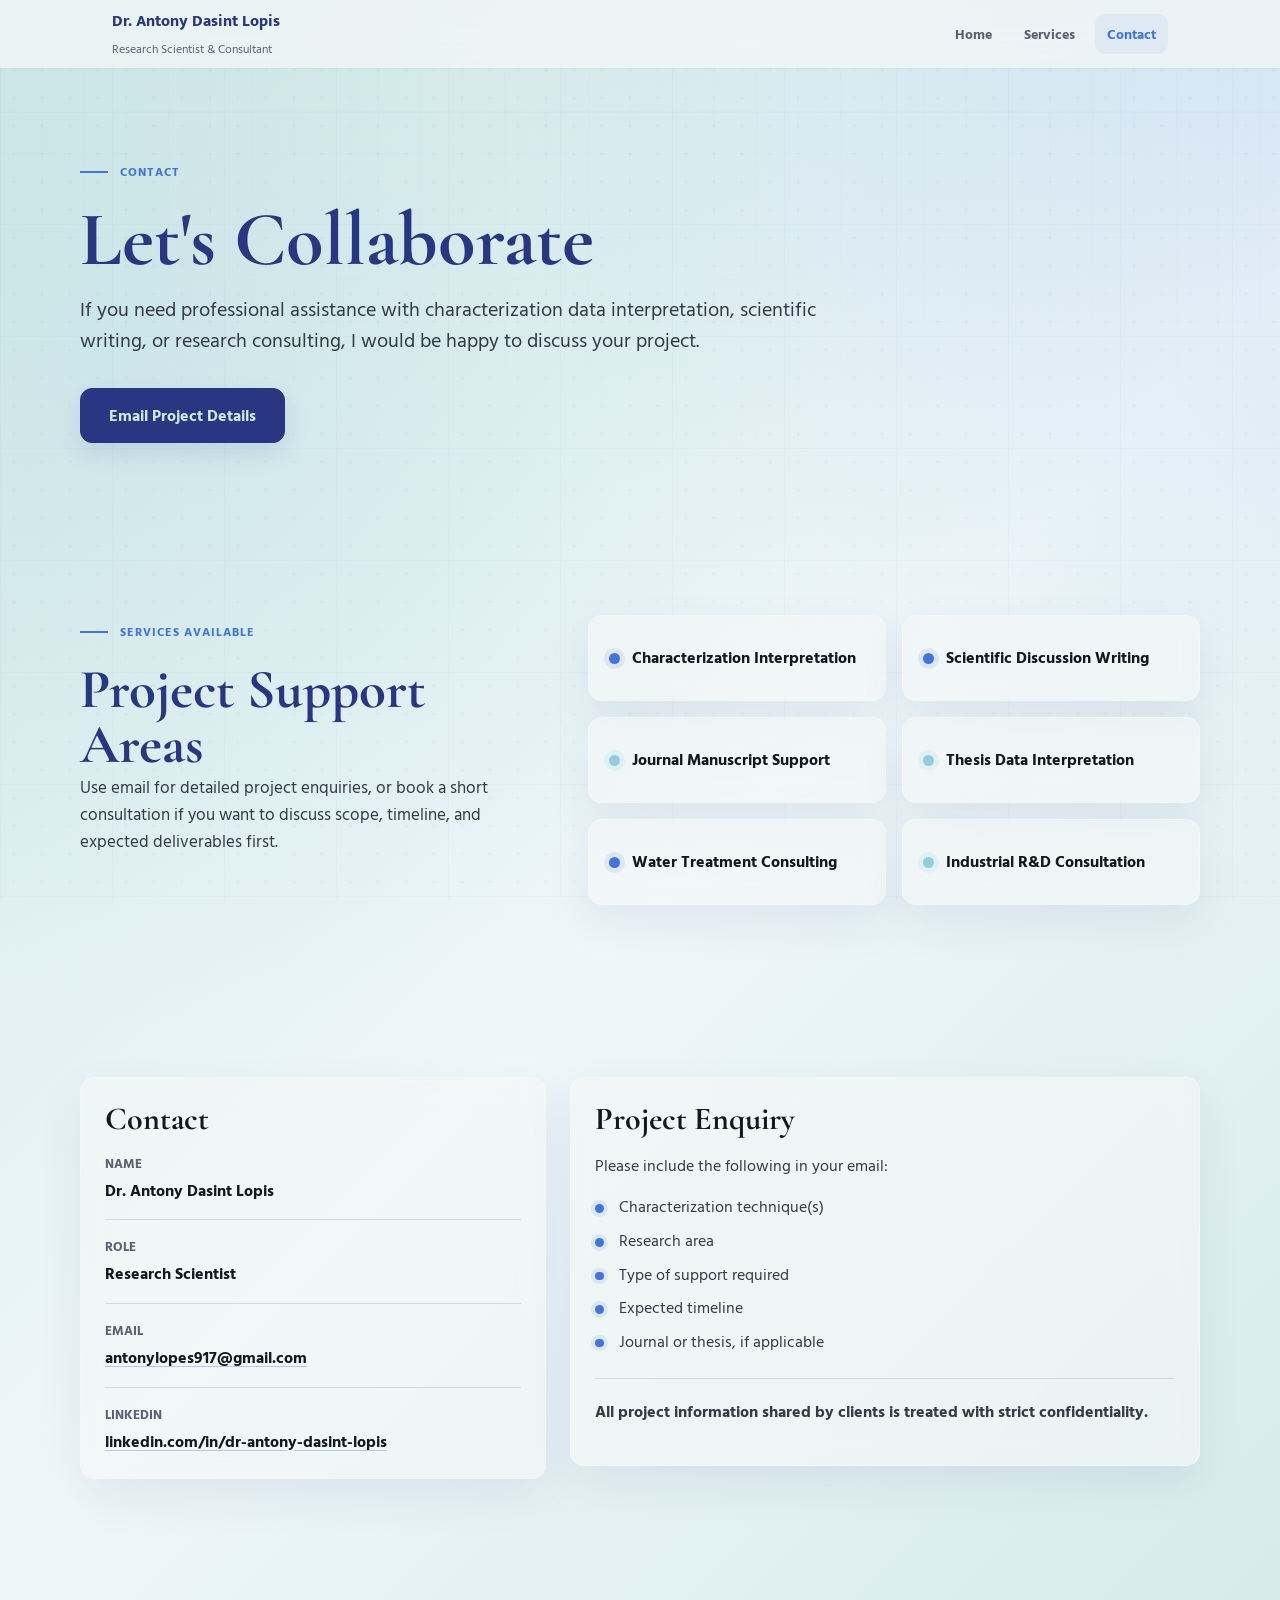
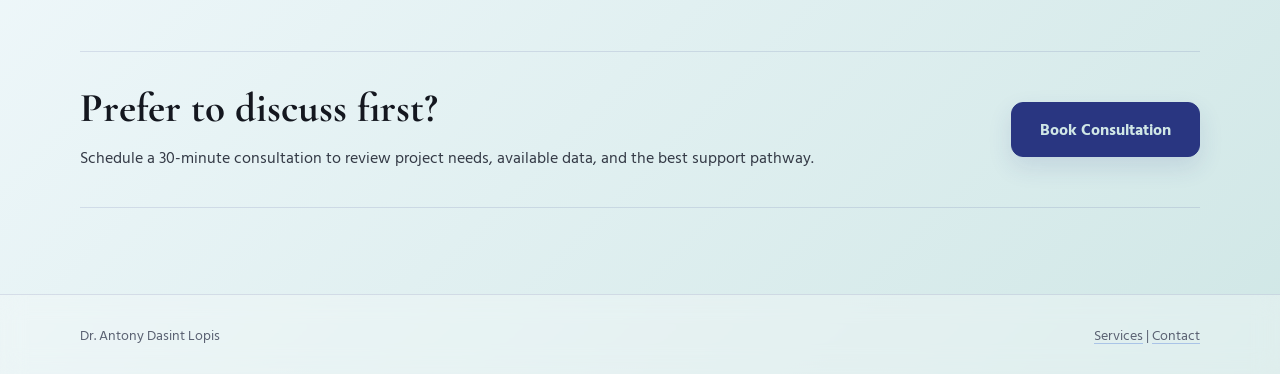
==== contact.html @ cdfd5d2c "first commit" ====
<!doctype html>
<html lang="en">

<head>
  <meta charset="utf-8">
  <meta name="viewport" content="width=device-width, initial-scale=1">
  <meta name="description"
    content="Contact Dr. Antony Dasint Lopis for characterization interpretation, scientific writing, water treatment consulting, and industrial R&amp;D consultation.">
  <title>Contact | Dr. Antony Dasint Lopis</title>
  <link rel="preconnect" href="https://fonts.googleapis.com">
  <link rel="preconnect" href="https://fonts.gstatic.com" crossorigin>
  <link rel="stylesheet" href="globalstyle.css">
</head>

<body>
  <header class="site-header">
    <nav class="nav" aria-label="Primary navigation">
      <a class="brand" href="index.html" aria-label="Dr. Antony Dasint Lopis home">
        <strong>Dr. Antony Dasint Lopis</strong>
        <span>Research Scientist &amp; Consultant</span>
      </a>
      <div class="nav-links">
        <a href="index.html">Home</a>
        <a href="services.html">Services</a>
        <a class="is-active" href="contact.html">Contact</a>
      </div>
    </nav>
  </header>

  <main>
    <section class="page-hero contact-hero">
      <div class="page-hero-inner">
        <p class="eyebrow">Contact</p>
        <h1>Let's Collaborate</h1>
        <p class="lead">
          If you need professional assistance with characterization data interpretation, scientific writing,
          or research consulting, I would be happy to discuss your project.
        </p>
        <div class="actions">
          <a class="button primary" href="mailto:antonylopes917@gmail.com">Email Project Details</a>
        </div>
      </div>
    </section>

    <section class="section" aria-labelledby="available-title">
      <div class="section-inner split-panel">
        <div>
          <p class="eyebrow">Services Available</p>
          <h2 id="available-title">Project Support Areas</h2>
          <p class="proof-copy">
            Use email for detailed project enquiries, or book a short consultation if you want to discuss
            scope, timeline, and expected deliverables first.
          </p>
        </div>

        <div class="services-grid compact">
          <span class="service">Characterization Interpretation</span>
          <span class="service">Scientific Discussion Writing</span>
          <span class="service">Journal Manuscript Support</span>
          <span class="service">Thesis Data Interpretation</span>
          <span class="service">Water Treatment Consulting</span>
          <span class="service">Industrial R&amp;D Consultation</span>
        </div>
      </div>
    </section>

    <section class="section alt" aria-labelledby="contact-title">
      <div class="section-inner contact-layout">
        <div class="contact-card">
          <h2 id="contact-title">Contact</h2>
          <dl class="contact-list">
            <div>
              <dt>Name</dt>
              <dd>Dr. Antony Dasint Lopis</dd>
            </div>
            <div>
              <dt>Role</dt>
              <dd>Research Scientist</dd>
            </div>
            <div>
              <dt>Email</dt>
              <dd><a href="mailto:antonylopes917@gmail.com">antonylopes917@gmail.com</a></dd>
            </div>
            <div>
              <dt>LinkedIn</dt>
              <dd><a href="https://www.linkedin.com/in/dr-antony-dasint-lopis" target="_blank"
                  rel="noopener noreferrer">linkedin.com/in/dr-antony-dasint-lopis</a></dd>
            </div>
          </dl>
        </div>

        <div class="detail-card enquiry-card">
          <h2>Project Enquiry</h2>
          <p>Please include the following in your email:</p>
          <ul class="check-list">
            <li>Characterization technique(s)</li>
            <li>Research area</li>
            <li>Type of support required</li>
            <li>Expected timeline</li>
            <li>Journal or thesis, if applicable</li>
          </ul>
          <p class="confidentiality">All project information shared by clients is treated with strict confidentiality.
          </p>
        </div>
      </div>
    </section>

    <section class="section" aria-labelledby="booking-title">
      <div class="section-inner consulting">
        <div>
          <h2 id="booking-title">Prefer to discuss first?</h2>
          <p>Schedule a 30-minute consultation to review project needs, available data, and the best support pathway.
          </p>
        </div>
        <a class="availability" href="https://calendly.com/antonylopes917/30min" target="_blank"
          rel="noopener noreferrer">Book Consultation</a>
      </div>
    </section>
  </main>

  <footer>
    <div class="footer-inner">
      <span>Dr. Antony Dasint Lopis</span>
      <span><a href="services.html">Services</a> | <a href="contact.html">Contact</a></span>
    </div>
  </footer>
</body>

</html>
---- globalstyle.css ----
@import url("https://fonts.googleapis.com/css2?family=Cormorant+Garamond:wght@600;700&family=Hind+Vadodara:wght@400;500;600;700&family=Mukta:wght@700;800&display=swap");

:root {
  --font-title:
    "Mukta", ui-sans-serif, system-ui, -apple-system, BlinkMacSystemFont,
    "Segoe UI", sans-serif;
  --font-heading: "Cormorant Garamond", Georgia, "Times New Roman", serif;
  --font-body:
    "Hind Vadodara", ui-sans-serif, system-ui, -apple-system,
    BlinkMacSystemFont, "Segoe UI", sans-serif;

  --color-navy: #293681;
  --color-blue: #4274d9;
  --color-sky: #95ccdd;
  --color-ice: #d0e7e6;
  --color-ink: #14171f;
  --color-muted: #5a6172;
  --color-text-soft: #343a46;
  --color-line: var(--color-ink-12);
  --color-surface:
    radial-gradient(
      circle at top right,
      var(--color-blue-12),
      var(--color-blue-transparent) 35%
    ),
    radial-gradient(
      circle at 12% 18%,
      var(--color-sky-18),
      var(--color-sky-transparent) 34%
    ),
    linear-gradient(
      135deg,
      var(--color-ice) 0%,
      var(--color-sky-16) 48%,
      var(--color-ice) 100%
    );
  --color-surface-soft: var(--color-surface);
  --color-white: #ffffff;
  --color-paper: #f4f8f7;
  --color-panel: var(--color-paper-58);
  --color-blue-dark: #315fc1;
  --color-teal: var(--color-blue);
  --color-teal-dark: var(--color-navy);
  --color-amber: var(--color-sky);
  --color-coral: var(--color-blue);
  --color-violet: var(--color-navy);
  --color-white-92: rgba(255, 255, 255, 0.92);
  --color-white-90: rgba(255, 255, 255, 0.9);
  --color-white-45: rgba(255, 255, 255, 0.45);
  --color-white-transparent: rgba(255, 255, 255, 0);
  --color-paper-72: rgba(244, 248, 247, 0.72);
  --color-paper-58: rgba(244, 248, 247, 0.58);
  --color-paper-42: rgba(244, 248, 247, 0.42);
  --color-paper-18: rgba(244, 248, 247, 0.18);
  --color-blue-06: rgba(66, 116, 217, 0.06);
  --color-blue-08: rgba(66, 116, 217, 0.08);
  --color-blue-12: rgba(66, 116, 217, 0.12);
  --color-blue-18: rgba(66, 116, 217, 0.18);
  --color-blue-20: rgba(66, 116, 217, 0.2);
  --color-blue-35: rgba(66, 116, 217, 0.35);
  --color-blue-36: rgba(66, 116, 217, 0.36);
  --color-blue-transparent: rgba(66, 116, 217, 0);
  --color-sky-16: rgba(149, 204, 221, 0.16);
  --color-sky-18: rgba(149, 204, 221, 0.18);
  --color-sky-88: rgba(149, 204, 221, 0.88);
  --color-sky-transparent: rgba(149, 204, 221, 0);
  --color-ice-28: rgba(208, 231, 230, 0.28);
  --color-navy-08: rgba(41, 54, 129, 0.08);
  --color-navy-12: rgba(41, 54, 129, 0.12);
  --color-navy-20: rgba(41, 54, 129, 0.2);
  --color-navy-78: rgba(41, 54, 129, 0.78);
  --color-navy-transparent: rgba(41, 54, 129, 0);
  --color-ink-08: rgba(20, 23, 31, 0.08);
  --color-ink-12: rgba(20, 23, 31, 0.12);
  --color-ink-transparent: rgba(20, 23, 31, 0);

  --space-1: 0.25rem;
  --space-2: 0.5rem;
  --space-3: 0.75rem;
  --space-4: 1rem;
  --space-5: 1.25rem;
  --space-6: 1.5rem;
  --space-7: 1.75rem;
  --space-8: 2rem;
  --space-9: 2.25rem;
  --space-10: 2.75rem;
  --space-11: 3.5rem;
  --space-12: 4.25rem;
  --space-13: 5.375rem;

  --page-padding: clamp(var(--space-5), 4vw, var(--space-8));
  --section-padding-block: clamp(var(--space-12), 9vw, var(--space-13));
  --container-width: 70rem;
  --header-height: 4.25rem;
  --radius-sm: 0.625rem;
  --radius-md: 0.875rem;
  --shadow-panel: 0 18px 46px var(--color-navy-08);
  --transition: 180ms ease;
}

* {
  box-sizing: border-box;
}

html {
  scroll-behavior: smooth;
}

body {
  margin: 0;
  color: var(--color-ink);
  font-family: var(--font-body);
  font-size: 1rem;
  line-height: 1.6;
  background: var(--color-surface);
  min-height: 100vh;
  isolation: isolate;
}

body::before {
  content: "";
  position: fixed;
  inset: 0;
  z-index: 0;
  pointer-events: none;
  background-image:
    radial-gradient(
      circle,
      var(--color-navy-08) 1px,
      var(--color-navy-transparent) 1px
    ),
    linear-gradient(
      var(--color-blue-06) 1px,
      var(--color-blue-transparent) 1px
    ),
    linear-gradient(
      90deg,
      var(--color-blue-06) 1px,
      var(--color-blue-transparent) 1px
    );
  background-size:
    1.75rem 1.75rem,
    7rem 7rem,
    7rem 7rem;
  opacity: 0.48;
}

body > * {
  position: relative;
  z-index: 1;
}

a {
  color: inherit;
}

.site-header {
  position: sticky;
  top: 0;
  z-index: 20;
  border-bottom: 1px solid var(--color-navy-12);
  background: var(--color-paper-72);
  backdrop-filter: blur(16px);
}

.nav {
  display: flex;
  align-items: center;
  justify-content: space-between;
  max-width: var(--container-width);
  min-height: var(--header-height);
  margin: 0 auto;
  padding: 0 var(--page-padding);
  gap: var(--space-6);
}

.brand {
  display: grid;
  gap: var(--space-1);
  text-decoration: none;
}

.brand strong {
  color: var(--color-navy);
  font-family: var(--font-title);
  font-size: 1rem;
  font-weight: 800;
  letter-spacing: 0;
}

.brand span {
  color: var(--color-muted);
  font-size: 0.78rem;
}

.nav-links {
  display: flex;
  align-items: center;
  gap: var(--space-2);
}

.nav-links a {
  min-height: 2.5rem;
  padding: 0.55rem var(--space-3);
  border-radius: var(--radius-sm);
  color: var(--color-muted);
  font-size: 0.9rem;
  font-weight: 700;
  text-decoration: none;
  transition:
    color var(--transition),
    background-color var(--transition),
    transform var(--transition);
}

.nav-links a:hover,
.nav-links a:focus-visible,
.nav-links a.is-active {
  color: var(--color-blue);
  background: var(--color-blue-08);
  outline: none;
}

main {
  overflow: hidden;
}

.hero {
  position: relative;
  min-height: calc(100vh - var(--header-height));
  padding: var(--section-padding-block) var(--page-padding) var(--space-9);
}

.hero::before {
  content: "";
  position: absolute;
  inset: 0;
  pointer-events: none;
  opacity: 0.22;
  background-image:
    linear-gradient(var(--color-sky-18) 1px, var(--color-sky-transparent) 1px),
    linear-gradient(
      90deg,
      var(--color-sky-18) 1px,
      var(--color-sky-transparent) 1px
    );
  background-size: 2.625rem 2.625rem;
  mask-image: linear-gradient(
    180deg,
    var(--color-ink) 0%,
    var(--color-ink-transparent) 86%
  );
}

.hero-inner {
  position: relative;
  display: grid;
  grid-template-columns: minmax(0, 1.02fr) minmax(20rem, 0.78fr);
  align-items: center;
  max-width: var(--container-width);
  min-height: calc(100vh - 10.625rem);
  margin: 0 auto;
  gap: var(--space-11);
}

.eyebrow {
  display: inline-flex;
  align-items: center;
  width: fit-content;
  gap: var(--space-3);
  margin: 0 0 var(--space-5);
  color: var(--color-blue);
  font-size: 0.78rem;
  font-weight: 800;
  letter-spacing: 0.08em;
  text-transform: uppercase;
}

.eyebrow::before {
  content: "";
  width: 1.75rem;
  height: 0.125rem;
  background: var(--color-blue);
}

h1,
h2,
h3,
p {
  margin-top: 0;
}

h1 {
  max-width: 51.25rem;
  margin-bottom: var(--space-4);
  color: var(--color-navy);
  font-family: var(--font-heading);
  font-size: clamp(3rem, 6vw, 6rem);
  font-weight: 700;
  line-height: 0.98;
  letter-spacing: 0;
}

.hero h1,
.hero .subtitle,
.hero .intro {
  color: var(--color-navy);
}

.hero .eyebrow {
  color: var(--color-blue);
}

.hero .intro {
  color: var(--color-text-soft);
}

.hero .eyebrow::before {
  background: var(--color-blue);
}

h2,
h3 {
  font-family: var(--font-heading);
  font-weight: 700;
}

.subtitle {
  max-width: 47.5rem;
  margin-bottom: var(--space-6);
  color: var(--color-navy);
  font-family: var(--font-heading);
  font-size: clamp(1.25rem, 2.2vw, 1.75rem);
  font-weight: 700;
  line-height: 1.25;
}

.intro {
  max-width: 44.375rem;
  margin-bottom: var(--space-8);
  color: var(--color-text-soft);
  font-size: 1.04rem;
}

.actions {
  display: flex;
  flex-wrap: wrap;
  gap: var(--space-3);
}

.button {
  display: inline-flex;
  align-items: center;
  justify-content: center;
  min-height: 2.875rem;
  padding: 0.875rem 1.75rem;
  border: 1px solid var(--color-navy);
  border-radius: 0.75rem;
  font-weight: 800;
  text-decoration: none;
  transition:
    color var(--transition),
    background-color var(--transition),
    border-color var(--transition),
    box-shadow var(--transition),
    transform var(--transition);
}

.button.primary {
  color: var(--color-ice);
  background: var(--color-navy);
  box-shadow: 0 10px 24px var(--color-navy-12);
}

.button.primary:hover,
.button.primary:focus-visible {
  border-color: var(--color-blue);
  background: var(--color-blue);
  transform: translateY(-2px);
  outline: none;
}

.button.secondary {
  color: var(--color-navy);
  border-color: var(--color-navy);
  background: var(--color-white-transparent);
}

.button.secondary:hover,
.button.secondary:focus-visible {
  color: var(--color-navy);
  border-color: var(--color-blue-36);
  background: var(--color-blue-06);
  outline: none;
}

.page-hero {
  position: relative;
  padding: var(--section-padding-block) var(--page-padding);
}

.page-hero::before {
  content: "";
  position: absolute;
  inset: 0;
  pointer-events: none;
  opacity: 0.28;
  background-image:
    linear-gradient(var(--color-sky-16) 1px, var(--color-sky-transparent) 1px),
    linear-gradient(
      90deg,
      var(--color-sky-16) 1px,
      var(--color-sky-transparent) 1px
    );
  background-size: 2.625rem 2.625rem;
  mask-image: linear-gradient(
    180deg,
    var(--color-ink) 0%,
    var(--color-ink-transparent) 88%
  );
}

.page-hero-inner {
  position: relative;
  max-width: var(--container-width);
  margin: 0 auto;
}

.page-hero h1 {
  max-width: 58rem;
  color: var(--color-navy);
}

.page-hero .eyebrow {
  color: var(--color-blue);
}

.page-hero .eyebrow::before {
  background: var(--color-blue);
}

.lead {
  max-width: 48rem;
  margin-bottom: var(--space-8);
  color: var(--color-text-soft);
  font-size: clamp(1.08rem, 2vw, 1.22rem);
}

.visual-panel {
  position: relative;
  min-height: 32.5rem;
  border: 1px solid var(--color-paper-72);
  border-radius: var(--radius-md);
  background: var(--color-panel);
  backdrop-filter: blur(14px);
  box-shadow: var(--shadow-panel);
  overflow: hidden;
  isolation: isolate;
}

.visual-panel::before {
  content: "";
  position: absolute;
  inset: 0;
  z-index: 0;
  background: var(--color-ice-28);
}

.visual-panel::after {
  content: "";
  position: absolute;
  inset: var(--space-10);
  z-index: 1;
  border: 1px solid var(--color-navy-12);
  background-image:
    linear-gradient(
      var(--color-navy-08) 1px,
      var(--color-navy-transparent) 1px
    ),
    linear-gradient(
      90deg,
      var(--color-navy-08) 1px,
      var(--color-navy-transparent) 1px
    );
  background-size: 1.75rem 1.75rem;
  mask-image: radial-gradient(
    circle at center,
    var(--color-ink) 0%,
    var(--color-ink-transparent) 70%
  );
}

.visual-portrait {
  position: absolute;
  left: 50%;
  bottom: 0;
  z-index: 2;
  width: auto;
  height: calc(100% - var(--space-3));
  max-width: 112%;
  object-fit: contain;
  object-position: center bottom;
  transform: translateX(-50%);
  filter: drop-shadow(0 1.25rem 2.5rem var(--color-navy-20));
}

.spectrum {
  position: absolute;
  left: var(--space-7);
  right: var(--space-7);
  bottom: var(--space-8);
  z-index: 3;
  padding: var(--space-5);
  border: 1px solid var(--color-paper-72);
  border-radius: var(--radius-md);
  background: var(--color-paper-72);
  backdrop-filter: blur(12px);
}

.spectrum-lines {
  display: grid;
  grid-template-columns: repeat(12, 1fr);
  align-items: end;
  height: 9.375rem;
  gap: 0.5625rem;
  margin-bottom: var(--space-4);
  border-bottom: 2px solid var(--color-navy);
}

.spectrum-lines span {
  display: block;
  min-height: 1.375rem;
  border-radius: var(--radius-sm) var(--radius-sm) 0 0;
  background: var(--color-blue);
}

.spectrum-lines span:nth-child(1) {
  height: 36%;
}

.spectrum-lines span:nth-child(2n) {
  background: var(--color-sky-88);
}

.spectrum-lines span:nth-child(2) {
  height: 62%;
}

.spectrum-lines span:nth-child(3n) {
  background: var(--color-navy-78);
}

.spectrum-lines span:nth-child(3) {
  height: 42%;
}

.spectrum-lines span:nth-child(4) {
  height: 86%;
}

.spectrum-lines span:nth-child(5) {
  height: 30%;
}

.spectrum-lines span:nth-child(6) {
  height: 72%;
}

.spectrum-lines span:nth-child(7) {
  height: 50%;
}

.spectrum-lines span:nth-child(8) {
  height: 93%;
}

.spectrum-lines span:nth-child(9) {
  height: 44%;
}

.spectrum-lines span:nth-child(10) {
  height: 66%;
}

.spectrum-lines span:nth-child(11) {
  height: 38%;
}

.spectrum-lines span:nth-child(12) {
  height: 78%;
}

.spectrum-label {
  display: flex;
  justify-content: space-between;
  gap: var(--space-4);
  color: var(--color-muted);
  font-size: 0.78rem;
  font-weight: 750;
  text-transform: uppercase;
}

.section {
  padding: var(--section-padding-block) var(--page-padding);
}

.section.alt {
  background: none;
}

.section-inner {
  max-width: var(--container-width);
  margin: 0 auto;
}

.section-heading {
  display: grid;
  grid-template-columns: minmax(0, 0.42fr) minmax(0, 0.58fr);
  gap: var(--space-9);
  align-items: end;
  margin-bottom: var(--space-9);
}

h2 {
  margin-bottom: 0;
  color: var(--color-ink);
  font-size: clamp(2.25rem, 4.3vw, 3.7rem);
  line-height: 1;
  letter-spacing: 0;
}

.section-heading h2::after {
  content: "";
  display: block;
  width: 3rem;
  height: 0.1875rem;
  margin-top: var(--space-4);
  border-radius: 999px;
  background: var(--color-blue);
}

.section-heading p {
  margin-bottom: 0;
  color: var(--color-muted);
  font-size: 1rem;
}

.section .section-heading h2,
.section .proof h2,
.section .split-panel h2 {
  color: var(--color-navy);
}

.section .eyebrow {
  color: var(--color-blue);
}

.section .eyebrow::before {
  background: var(--color-blue);
}

.services-grid {
  display: grid;
  grid-template-columns: repeat(3, minmax(0, 1fr));
  gap: var(--space-4);
}

.services-grid.compact {
  grid-template-columns: repeat(2, minmax(0, 1fr));
}

.service {
  display: flex;
  min-height: 5.375rem;
  align-items: center;
  gap: var(--space-3);
  padding: var(--space-5);
  border: 1px solid var(--color-paper-72);
  border-radius: var(--radius-md);
  background: var(--color-panel);
  backdrop-filter: blur(12px);
  font-weight: 700;
  box-shadow: var(--shadow-panel);
  transition:
    color var(--transition),
    background-color var(--transition),
    border-color var(--transition),
    box-shadow var(--transition),
    transform var(--transition);
}

.service::before {
  content: "";
  flex: 0 0 auto;
  width: 0.6875rem;
  height: 0.6875rem;
  border-radius: 999px;
  background: var(--color-blue);
  box-shadow: 0 0 0 5px var(--color-blue-12);
}

.service:nth-child(3n)::before {
  background: var(--color-sky);
  box-shadow: 0 0 0 5px var(--color-sky-16);
}

.service:nth-child(4n)::before {
  background: var(--color-sky);
  box-shadow: 0 0 0 5px var(--color-sky-16);
}

.proof {
  display: grid;
  grid-template-columns: 0.9fr 1.1fr;
  gap: var(--space-11);
  align-items: start;
}

.proof-copy {
  margin-top: 2px;
  color: var(--color-text-soft);
  font-size: 1.04rem;
}

.detail-grid {
  display: grid;
  grid-template-columns: repeat(4, minmax(0, 1fr));
  gap: var(--space-4);
}

.detail-grid.two-column {
  grid-template-columns: repeat(2, minmax(0, 1fr));
}

.detail-card,
.contact-card {
  padding: var(--space-6);
  border: 1px solid var(--color-paper-72);
  border-radius: var(--radius-md);
  background: var(--color-panel);
  backdrop-filter: blur(12px);
  box-shadow: var(--shadow-panel);
}

.detail-card h3,
.detail-card h2,
.contact-card h2 {
  margin-bottom: var(--space-4);
  font-size: clamp(1.65rem, 2.5vw, 2.15rem);
  line-height: 1.08;
}

.detail-card p {
  color: var(--color-text-soft);
}

.check-list {
  display: grid;
  gap: var(--space-2);
  margin: 0;
  padding: 0;
  list-style: none;
}

.check-list li {
  position: relative;
  padding-left: var(--space-6);
  color: var(--color-text-soft);
}

.check-list li::before {
  content: "";
  position: absolute;
  top: 0.62em;
  left: 0;
  width: 0.55rem;
  height: 0.55rem;
  border-radius: 999px;
  background: var(--color-blue);
  box-shadow: 0 0 0 4px var(--color-blue-12);
}

.audience-grid {
  display: grid;
  grid-template-columns: repeat(4, minmax(0, 1fr));
  gap: var(--space-3);
}

.audience-grid span {
  display: flex;
  align-items: center;
  min-height: 4rem;
  padding: var(--space-4);
  border: 1px solid var(--color-paper-72);
  border-radius: var(--radius-md);
  background: var(--color-panel);
  backdrop-filter: blur(12px);
  font-weight: 700;
}

.split-panel {
  display: grid;
  grid-template-columns: 0.85fr 1.15fr;
  gap: var(--space-11);
  align-items: start;
}

.contact-layout {
  display: grid;
  grid-template-columns: minmax(18rem, 0.85fr) minmax(0, 1.15fr);
  gap: var(--space-6);
  align-items: start;
}

.contact-list {
  display: grid;
  gap: var(--space-4);
  margin: 0;
}

.contact-list div {
  padding-bottom: var(--space-4);
  border-bottom: 1px solid var(--color-line);
}

.contact-list div:last-child {
  padding-bottom: 0;
  border-bottom: 0;
}

.contact-list dt {
  margin-bottom: var(--space-1);
  color: var(--color-muted);
  font-size: 0.82rem;
  font-weight: 800;
  text-transform: uppercase;
}

.contact-list dd {
  margin: 0;
  color: var(--color-ink);
  font-weight: 700;
  overflow-wrap: anywhere;
}

.contact-list a,
.footer-inner a {
  color: inherit;
  text-decoration-color: var(--color-blue-35);
  text-underline-offset: 0.18em;
}

.contact-list a:hover,
.contact-list a:focus-visible {
  color: var(--color-blue);
  outline: none;
}

.footer-inner a:hover,
.footer-inner a:focus-visible {
  color: var(--color-blue);
  outline: none;
}

.enquiry-card p {
  margin-bottom: var(--space-4);
}

.confidentiality {
  margin-top: var(--space-6);
  padding-top: var(--space-5);
  border-top: 1px solid var(--color-line);
  font-weight: 700;
}

.credentials {
  display: grid;
  gap: 0;
  margin: 0;
  padding: 0;
  border-top: 1px solid var(--color-navy-12);
  list-style: none;
}

.credentials li {
  display: grid;
  grid-template-columns: 2.625rem 1fr;
  align-items: center;
  column-gap: var(--space-3);
  min-height: auto;
  padding: var(--space-4) 0;
  border: 0;
  border-bottom: 1px solid var(--color-navy-12);
  border-radius: 0;
  background: var(--color-white-transparent);
  font-weight: 700;
  box-shadow: none;
}

.credentials li::before {
  content: "";
  width: 1.5rem;
  height: 1.5rem;
  border: 1px solid var(--color-paper-72);
  border-radius: var(--radius-sm);
  background:
    linear-gradient(
      135deg,
      var(--color-white-transparent) 0 42%,
      var(--color-paper-72) 42% 58%,
      var(--color-white-transparent) 58%
    ),
    var(--color-blue);
  box-shadow: 0 0 0 5px var(--color-blue-08);
}

.credentials li:nth-child(2n)::before {
  background:
    linear-gradient(
      135deg,
      var(--color-white-transparent) 0 42%,
      var(--color-paper-72) 42% 58%,
      var(--color-white-transparent) 58%
    ),
    var(--color-sky);
  box-shadow: 0 0 0 5px var(--color-sky-16);
}

.credentials li:nth-child(3n)::before {
  background:
    linear-gradient(
      135deg,
      var(--color-white-transparent) 0 42%,
      var(--color-paper-72) 42% 58%,
      var(--color-white-transparent) 58%
    ),
    var(--color-navy);
  box-shadow: 0 0 0 5px var(--color-navy-08);
}

.consulting {
  display: grid;
  grid-template-columns: 1fr auto;
  align-items: center;
  gap: var(--space-8);
  padding: var(--space-9) 0;
  border-top: 1px solid var(--color-navy-12);
  border-bottom: 1px solid var(--color-navy-12);
  border-radius: 0;
  background: var(--color-white-transparent);
  box-shadow: none;
}

.service,
.detail-card,
.contact-card,
.audience-grid span,
.credentials li,
.consulting {
  color: var(--color-ink);
}

.detail-card h2,
.detail-card h3,
.contact-card h2 {
  color: var(--color-ink);
}

.consulting h2 {
  margin-bottom: var(--space-4);
  color: var(--color-ink);
  font-size: clamp(2rem, 3.2vw, 2.8rem);
}

.consulting p {
  max-width: 47.5rem;
  margin-bottom: 0;
  color: var(--color-text-soft);
}

.availability {
  display: inline-flex;
  align-items: center;
  min-height: 2.875rem;
  padding: 0.875rem 1.75rem;
  border: 1px solid var(--color-navy);
  border-radius: 0.75rem;
  color: var(--color-ice);
  background: var(--color-navy);
  font-weight: 800;
  text-decoration: none;
  white-space: nowrap;
  box-shadow: 0 10px 24px var(--color-navy-12);
  transition:
    color var(--transition),
    background-color var(--transition),
    border-color var(--transition),
    box-shadow var(--transition),
    transform var(--transition);
}

.availability:hover,
.availability:focus-visible {
  color: var(--color-ice);
  border-color: var(--color-blue);
  background: var(--color-blue);
  box-shadow: 0 12px 26px var(--color-blue-18);
  transform: translateY(-2px);
  outline: none;
}

footer {
  padding: var(--space-7) var(--page-padding);
  border-top: 1px solid var(--color-navy-12);
  color: var(--color-muted);
  background: var(--color-paper-42);
  backdrop-filter: blur(12px);
}

.footer-inner {
  display: flex;
  justify-content: space-between;
  max-width: var(--container-width);
  margin: 0 auto;
  gap: var(--space-5);
  font-size: 0.9rem;
}

@media (max-width: 920px) {
  .hero-inner,
  .section-heading,
  .proof,
  .consulting,
  .split-panel,
  .contact-layout {
    grid-template-columns: 1fr;
  }

  .hero-inner {
    gap: var(--space-9);
  }

  .visual-panel {
    min-height: 26.875rem;
  }

  .services-grid {
    grid-template-columns: repeat(2, minmax(0, 1fr));
  }

  .detail-grid,
  .detail-grid.two-column,
  .audience-grid {
    grid-template-columns: repeat(2, minmax(0, 1fr));
  }

  .consulting {
    align-items: start;
  }
}

@media (max-width: 680px) {
  :root {
    --page-padding: 1.125rem;
    --section-padding-block: 4rem;
  }

  .nav {
    align-items: flex-start;
    flex-direction: column;
    min-height: auto;
    padding-block: var(--space-4);
    gap: var(--space-3);
  }

  .nav-links {
    width: 100%;
    overflow-x: auto;
    padding-bottom: var(--space-1);
  }

  .nav-links a {
    white-space: nowrap;
  }

  .hero {
    min-height: auto;
    padding-top: var(--space-10);
    padding-bottom: var(--space-7);
  }

  .hero-inner {
    min-height: auto;
  }

  h1 {
    font-size: clamp(2.5rem, 15vw, 4rem);
  }

  .visual-panel {
    min-height: 22.5rem;
  }

  .spectrum {
    left: var(--space-4);
    right: var(--space-4);
    bottom: var(--space-4);
  }

  .spectrum-lines {
    height: 6.875rem;
    gap: 0.3125rem;
  }

  .services-grid {
    grid-template-columns: 1fr;
  }

  .services-grid.compact,
  .detail-grid,
  .detail-grid.two-column,
  .audience-grid {
    grid-template-columns: 1fr;
  }

  .service {
    min-height: 4.5rem;
  }

  .consulting {
    padding: var(--space-6);
  }

  .footer-inner {
    flex-direction: column;
  }
}
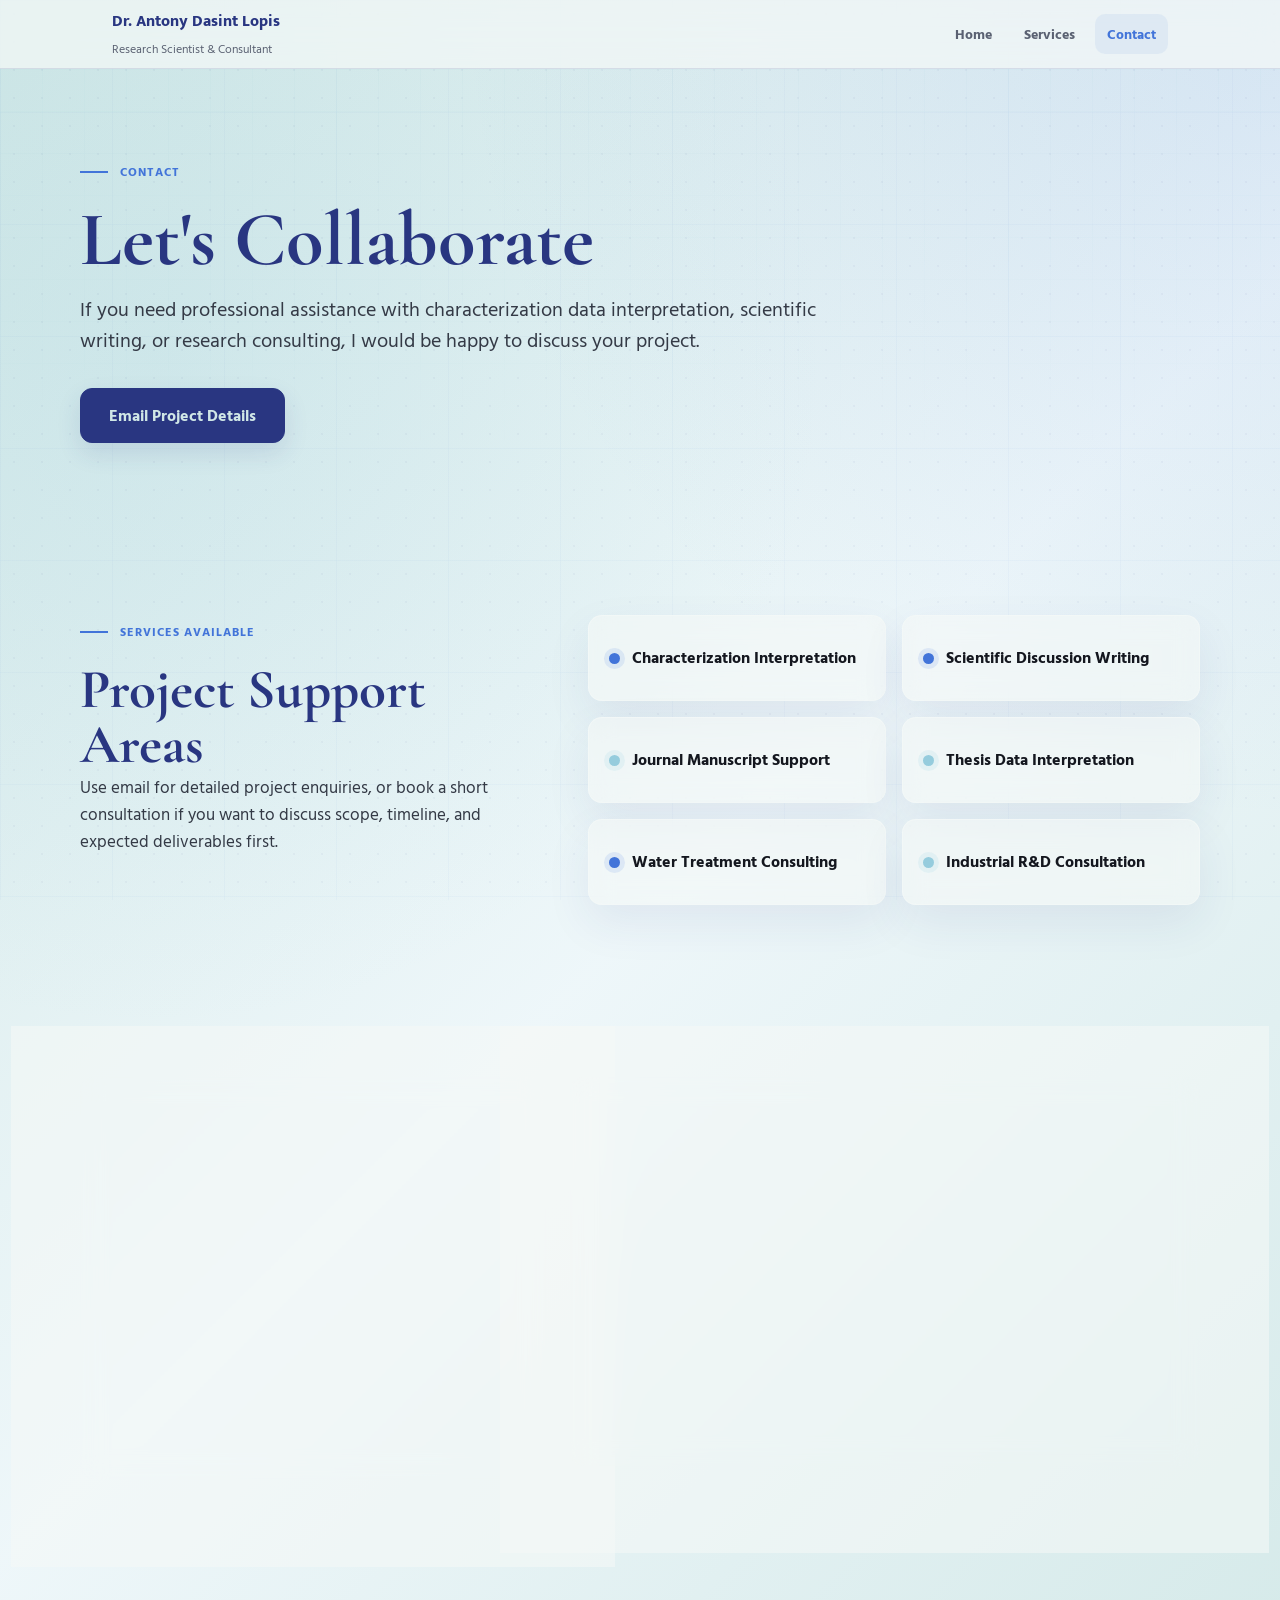
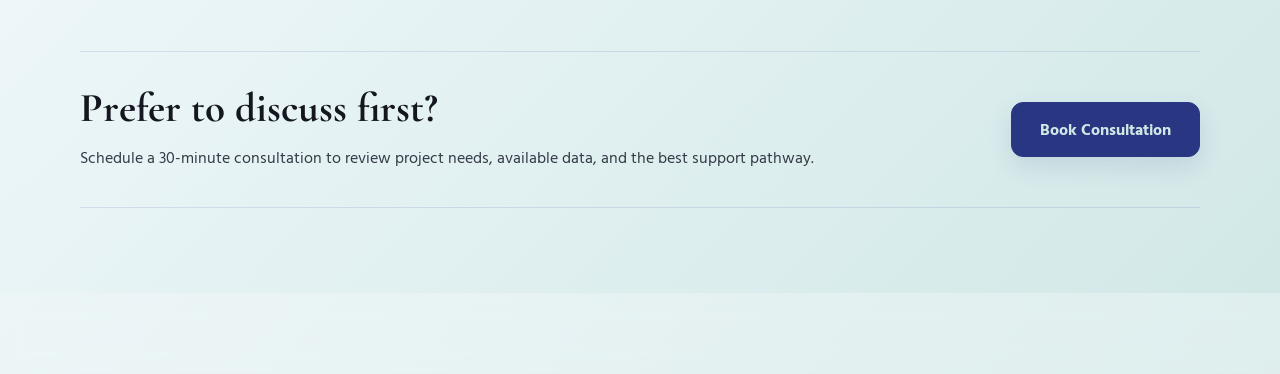
==== commit 83bb0892: "first commit" ====
--- a/contact.html
+++ b/contact.html
@@ -112,7 +112,7 @@
           <p>Schedule a 30-minute consultation to review project needs, available data, and the best support pathway.
           </p>
         </div>
-        <a class="availability" href="https://calendly.com/antonylopes917/30min" target="_blank"
+        <a class="availability" href="https://calendar.app.google/DYhZHFr212wAKiAe7" target="_blank"
           rel="noopener noreferrer">Book Consultation</a>
       </div>
     </section>
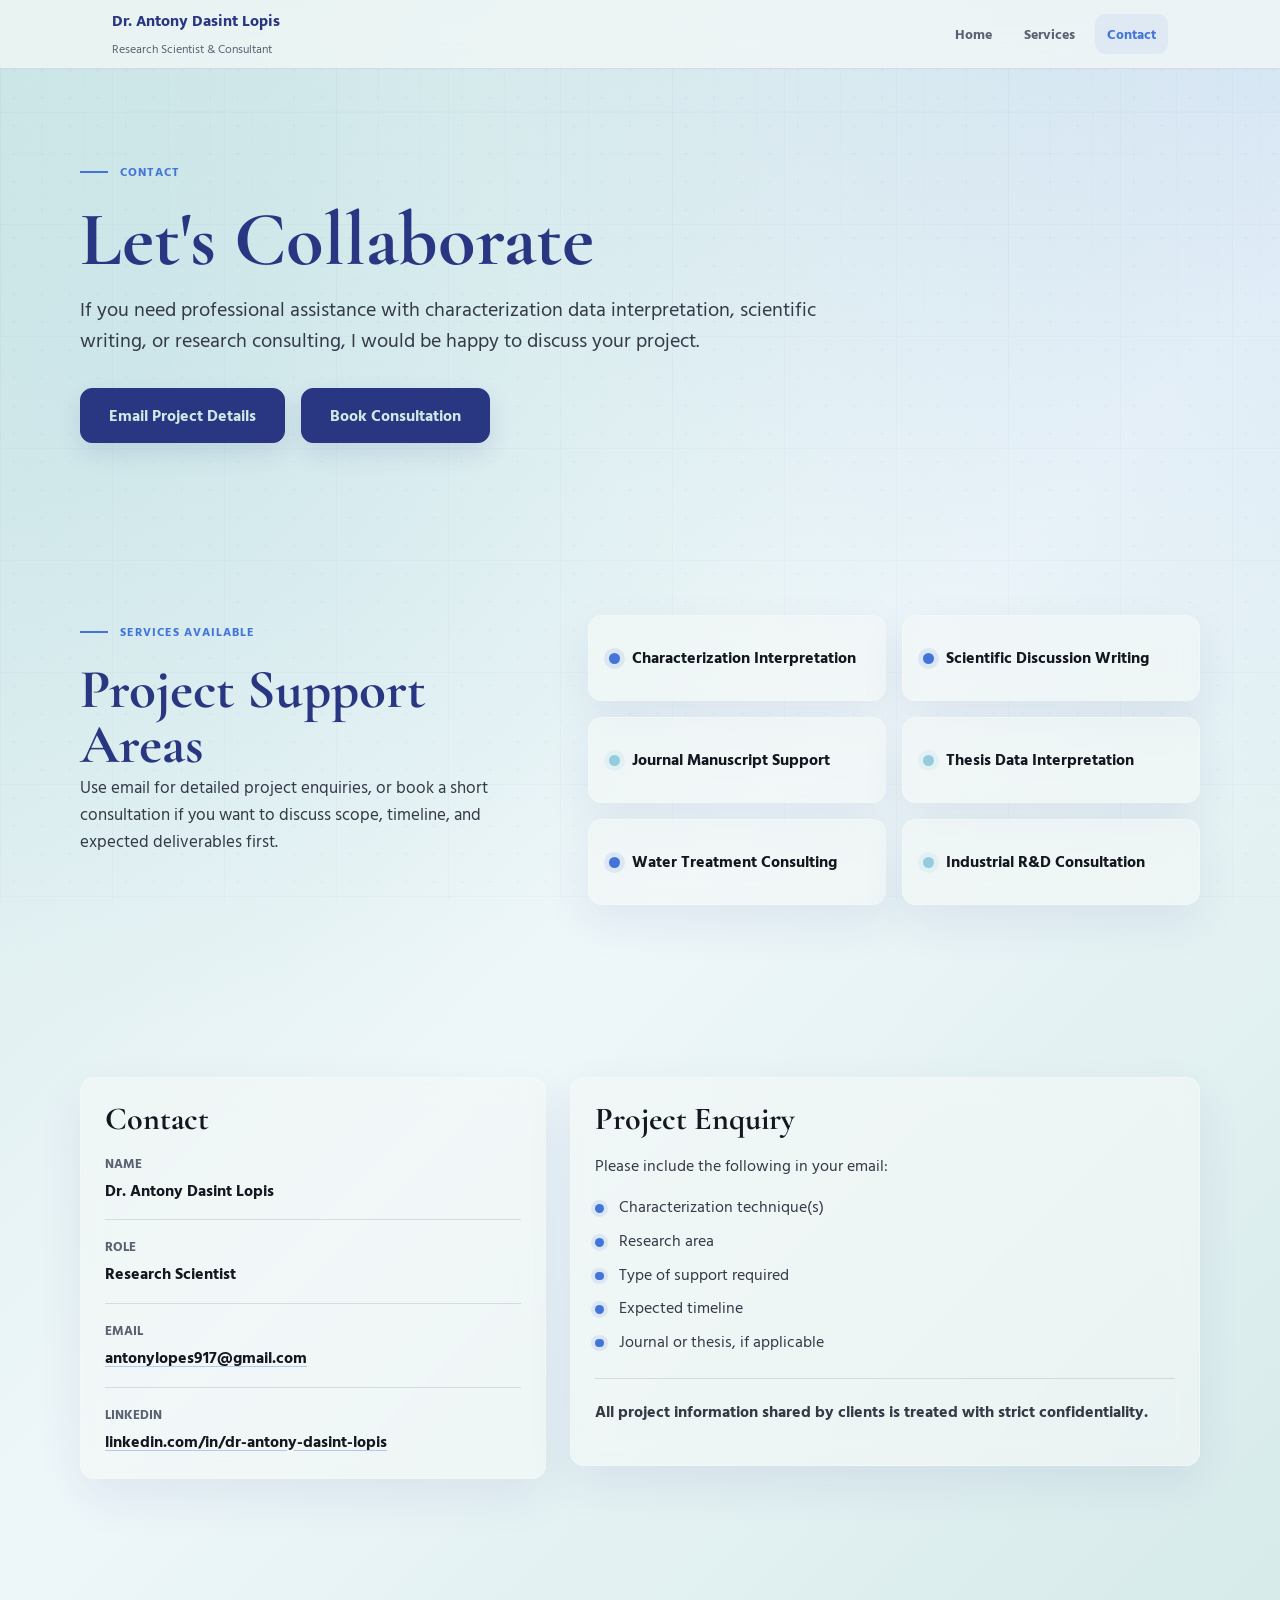
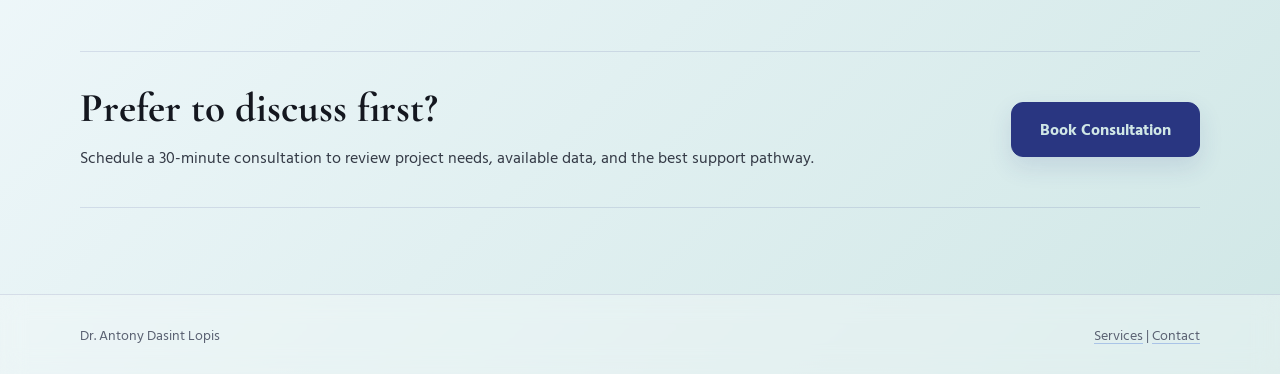
==== commit 4a708174: "first commit" ====
--- a/contact.html
+++ b/contact.html
@@ -38,6 +38,8 @@
         </p>
         <div class="actions">
           <a class="button primary" href="mailto:antonylopes917@gmail.com">Email Project Details</a>
+          <a class="button primary" href="https://calendar.app.google/DYhZHFr212wAKiAe7" target="_blank"
+            rel="noopener noreferrer">Book Consultation</a>
         </div>
       </div>
     </section>
@@ -126,4 +128,4 @@
   </footer>
 </body>
 
-</html>+</html>
--- a/globalstyle.css
+++ b/globalstyle.css
@@ -344,8 +344,13 @@
 
 .actions {
   display: flex;
+  align-items: center;
   flex-wrap: wrap;
   gap: var(--space-3);
+}
+
+.contact-hero .actions {
+  gap: var(--space-4);
 }
 
 .button {
@@ -1026,7 +1031,15 @@
   font-size: 0.9rem;
 }
 
-@media (max-width: 920px) {
+@media (max-width: 900px) {
+  :root {
+    --section-padding-block: clamp(var(--space-10), 8vw, var(--space-12));
+  }
+
+  .hero {
+    min-height: auto;
+  }
+
   .hero-inner,
   .section-heading,
   .proof,
@@ -1037,17 +1050,26 @@
   }
 
   .hero-inner {
+    min-height: auto;
     gap: var(--space-9);
   }
 
+  h1 {
+    font-size: clamp(3rem, 10vw, 5rem);
+  }
+
+  h2 {
+    font-size: clamp(2.15rem, 6vw, 3.2rem);
+  }
+
   .visual-panel {
-    min-height: 26.875rem;
-  }
-
-  .services-grid {
-    grid-template-columns: repeat(2, minmax(0, 1fr));
-  }
-
+    width: min(100%, 32rem);
+    min-height: 28rem;
+    margin: 0 auto;
+  }
+
+  .services-grid,
+  .services-grid.compact,
   .detail-grid,
   .detail-grid.two-column,
   .audience-grid {
@@ -1057,12 +1079,25 @@
   .consulting {
     align-items: start;
   }
-}
-
-@media (max-width: 680px) {
+
+  .availability {
+    width: fit-content;
+  }
+}
+
+@media (max-width: 768px) {
   :root {
     --page-padding: 1.125rem;
     --section-padding-block: 4rem;
+    --header-height: auto;
+  }
+
+  body::before {
+    background-size:
+      1.5rem 1.5rem,
+      5rem 5rem,
+      5rem 5rem;
+    opacity: 0.36;
   }
 
   .nav {
@@ -1073,6 +1108,14 @@
     gap: var(--space-3);
   }
 
+  .brand strong {
+    font-size: 0.95rem;
+  }
+
+  .brand span {
+    font-size: 0.74rem;
+  }
+
   .nav-links {
     width: 100%;
     overflow-x: auto;
@@ -1080,42 +1123,75 @@
   }
 
   .nav-links a {
+    flex: 0 0 auto;
     white-space: nowrap;
   }
 
   .hero {
-    min-height: auto;
     padding-top: var(--space-10);
-    padding-bottom: var(--space-7);
-  }
-
-  .hero-inner {
-    min-height: auto;
+    padding-bottom: var(--space-8);
+  }
+
+  .page-hero {
+    padding-block: var(--space-10);
+  }
+
+  .hero-inner,
+  .section-heading,
+  .proof,
+  .split-panel,
+  .contact-layout {
+    gap: var(--space-8);
   }
 
   h1 {
-    font-size: clamp(2.5rem, 15vw, 4rem);
+    font-size: clamp(2.5rem, 14vw, 4rem);
+  }
+
+  h2 {
+    font-size: clamp(2rem, 10vw, 2.9rem);
+  }
+
+  .subtitle {
+    font-size: clamp(1.18rem, 5vw, 1.5rem);
+  }
+
+  .intro,
+  .lead,
+  .proof-copy {
+    font-size: 1rem;
+  }
+
+  .actions {
+    align-items: stretch;
+    width: 100%;
+  }
+
+  .actions .button {
+    flex: 1 1 13rem;
+  }
+
+  .button,
+  .availability {
+    min-height: 2.75rem;
+    padding: 0.8rem 1.25rem;
   }
 
   .visual-panel {
-    min-height: 22.5rem;
-  }
-
-  .spectrum {
-    left: var(--space-4);
-    right: var(--space-4);
-    bottom: var(--space-4);
-  }
-
-  .spectrum-lines {
-    height: 6.875rem;
-    gap: 0.3125rem;
-  }
-
-  .services-grid {
-    grid-template-columns: 1fr;
-  }
-
+    width: 100%;
+    min-height: 23rem;
+  }
+
+  .visual-panel::after {
+    inset: var(--space-6);
+  }
+
+  .visual-portrait {
+    height: calc(100% - var(--space-2));
+    max-width: 130%;
+  }
+
+  .services-grid,
   .services-grid.compact,
   .detail-grid,
   .detail-grid.two-column,
@@ -1127,11 +1203,49 @@
     min-height: 4.5rem;
   }
 
+  .detail-card,
+  .contact-card {
+    padding: var(--space-5);
+  }
+
+  .credentials li {
+    grid-template-columns: 2.25rem 1fr;
+    column-gap: var(--space-2);
+  }
+
   .consulting {
-    padding: var(--space-6);
+    padding: var(--space-7) 0;
+  }
+
+  .availability {
+    justify-self: stretch;
+    width: 100%;
   }
 
   .footer-inner {
     flex-direction: column;
   }
 }
+
+@media (max-width: 860px), (hover: none) and (pointer: coarse) and (orientation: landscape) and (max-height: 500px) {
+  .site-header {
+    position: relative;
+  }
+
+  .hero {
+    min-height: auto;
+    padding-top: var(--space-8);
+  }
+
+  .hero-inner {
+    min-height: auto;
+  }
+
+  .visual-panel {
+    min-height: clamp(18rem, 58vh, 24rem);
+  }
+
+  .visual-portrait {
+    height: calc(100% - var(--space-2));
+  }
+}
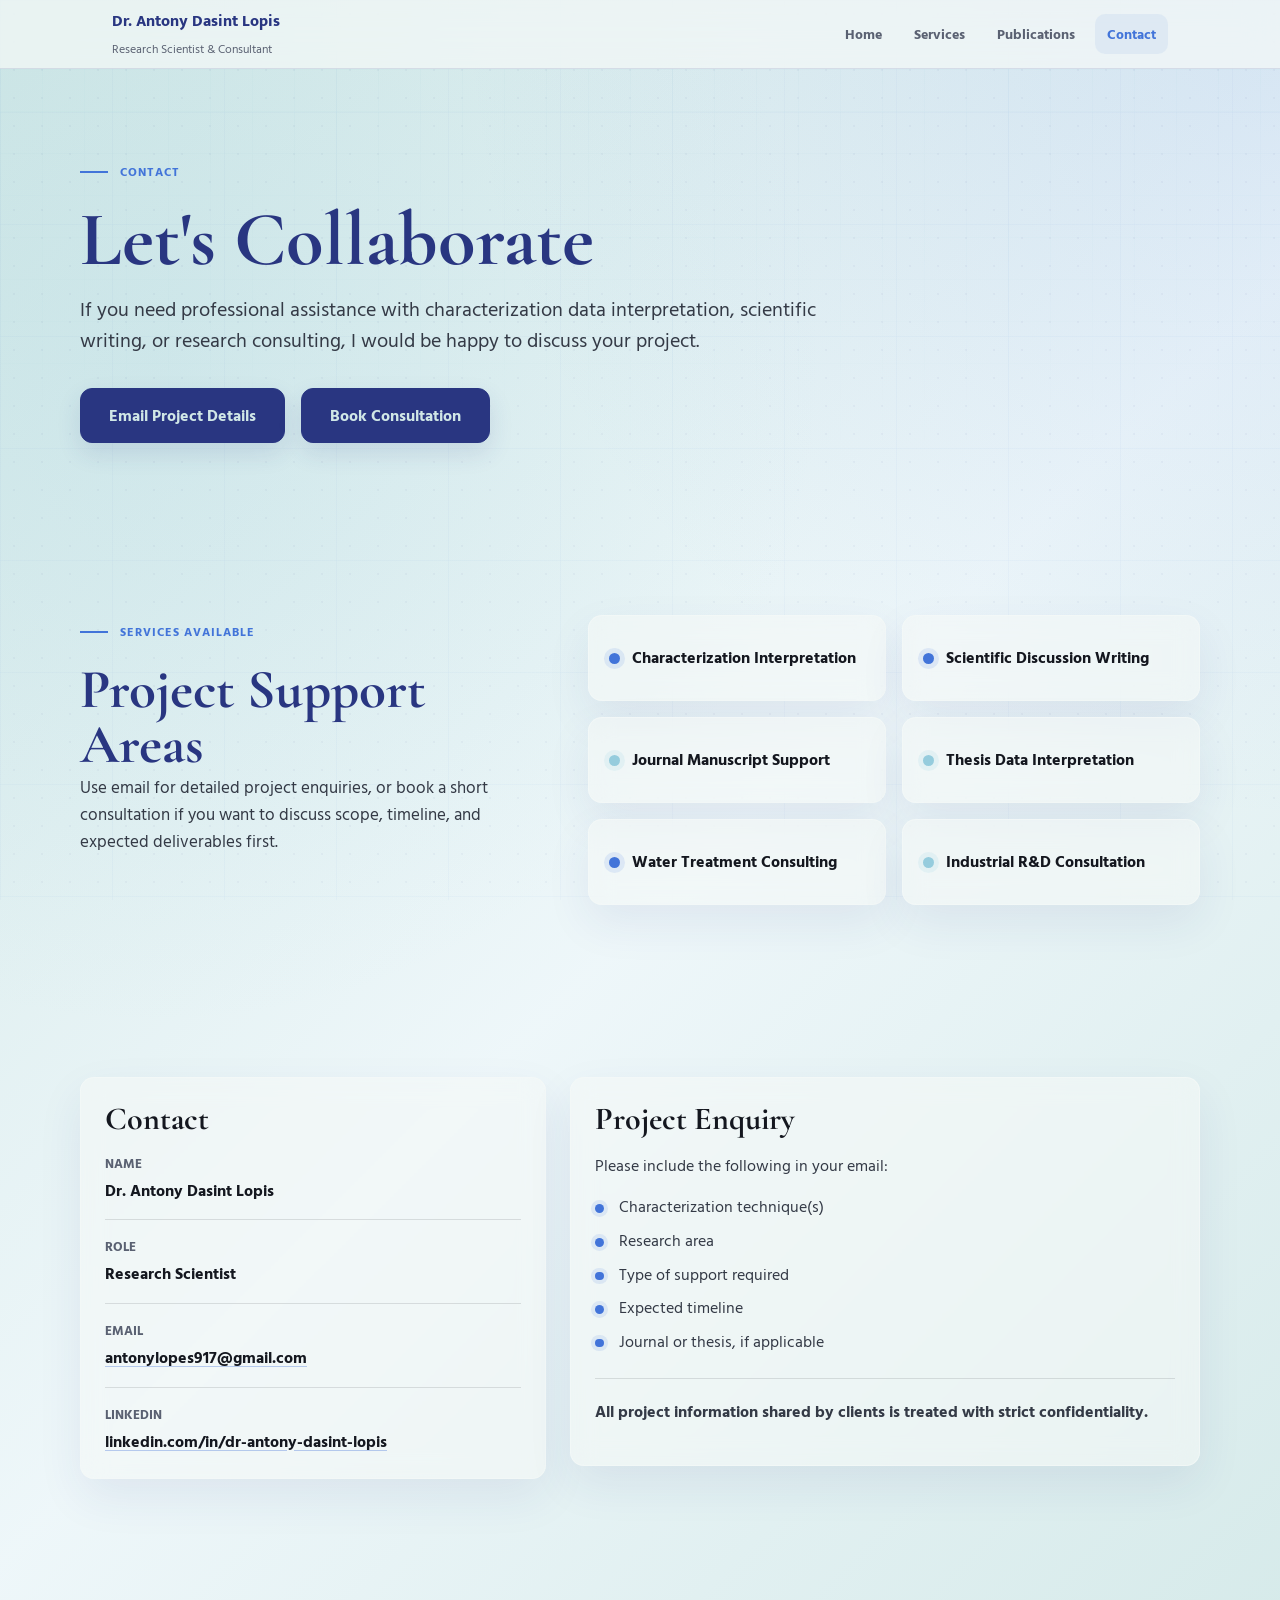
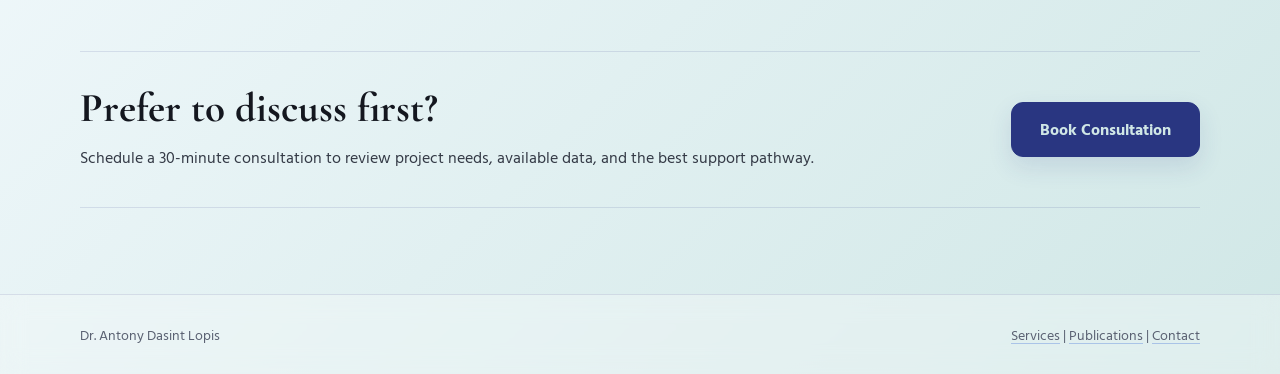
==== commit 6a335ac4: "publications page" ====
--- a/contact.html
+++ b/contact.html
@@ -22,6 +22,7 @@
       <div class="nav-links">
         <a href="index.html">Home</a>
         <a href="services.html">Services</a>
+        <a href="publications.html">Publications</a>
         <a class="is-active" href="contact.html">Contact</a>
       </div>
     </nav>
@@ -123,7 +124,7 @@
   <footer>
     <div class="footer-inner">
       <span>Dr. Antony Dasint Lopis</span>
-      <span><a href="services.html">Services</a> | <a href="contact.html">Contact</a></span>
+      <span><a href="services.html">Services</a> | <a href="publications.html">Publications</a> | <a href="contact.html">Contact</a></span>
     </div>
   </footer>
 </body>
--- a/globalstyle.css
+++ b/globalstyle.css
@@ -452,6 +452,8 @@
 }
 
 .visual-panel {
+  --visual-portrait-inset: var(--space-4);
+  --visual-portrait-max-width: 116%;
   position: relative;
   min-height: 32.5rem;
   border: 1px solid var(--color-paper-72);
@@ -501,8 +503,8 @@
   bottom: 0;
   z-index: 2;
   width: auto;
-  height: calc(100% - var(--space-3));
-  max-width: 112%;
+  height: calc(100% - var(--visual-portrait-inset));
+  max-width: var(--visual-portrait-max-width);
   object-fit: contain;
   object-position: center bottom;
   transform: translateX(-50%);
@@ -757,6 +759,61 @@
 
 .detail-card p {
   color: var(--color-text-soft);
+}
+
+.publication-list {
+  display: grid;
+  gap: var(--space-4);
+}
+
+.publication-item {
+  display: grid;
+  gap: var(--space-3);
+  padding: var(--space-6);
+  border: 1px solid var(--color-paper-72);
+  border-radius: var(--radius-md);
+  background: var(--color-panel);
+  backdrop-filter: blur(12px);
+  box-shadow: var(--shadow-panel);
+}
+
+.publication-item h3 {
+  max-width: 58rem;
+  margin: 0;
+  color: var(--color-navy);
+  font-size: clamp(1.45rem, 2.2vw, 2rem);
+  line-height: 1.12;
+}
+
+.publication-item p {
+  max-width: 62rem;
+  margin: 0;
+  color: var(--color-text-soft);
+}
+
+.publication-item .publication-citation {
+  color: var(--color-muted);
+  font-size: 0.92rem;
+  font-weight: 700;
+}
+
+.publication-meta {
+  color: var(--color-muted);
+  font-size: 0.82rem;
+  font-weight: 800;
+  letter-spacing: 0.04em;
+  text-transform: uppercase;
+}
+
+.publication-impact {
+  width: fit-content;
+  padding: var(--space-1) var(--space-3);
+  border: 1px solid var(--color-navy-12);
+  border-radius: 999px;
+  color: var(--color-navy);
+  background: var(--color-paper-42);
+  font-size: 0.82rem;
+  font-weight: 800;
 }
 
 .check-list {
@@ -1063,6 +1120,8 @@
   }
 
   .visual-panel {
+    --visual-portrait-inset: var(--space-4);
+    --visual-portrait-max-width: 108%;
     width: min(100%, 32rem);
     min-height: 28rem;
     margin: 0 auto;
@@ -1178,17 +1237,14 @@
   }
 
   .visual-panel {
+    --visual-portrait-inset: var(--space-3);
+    --visual-portrait-max-width: 118%;
     width: 100%;
     min-height: 23rem;
   }
 
   .visual-panel::after {
     inset: var(--space-6);
-  }
-
-  .visual-portrait {
-    height: calc(100% - var(--space-2));
-    max-width: 130%;
   }
 
   .services-grid,
@@ -1204,8 +1260,13 @@
   }
 
   .detail-card,
-  .contact-card {
+  .contact-card,
+  .publication-item {
     padding: var(--space-5);
+  }
+
+  .publication-meta {
+    font-size: 0.76rem;
   }
 
   .credentials li {
@@ -1242,10 +1303,8 @@
   }
 
   .visual-panel {
+    --visual-portrait-inset: var(--space-3);
+    --visual-portrait-max-width: 108%;
     min-height: clamp(18rem, 58vh, 24rem);
   }
-
-  .visual-portrait {
-    height: calc(100% - var(--space-2));
-  }
-}
+}
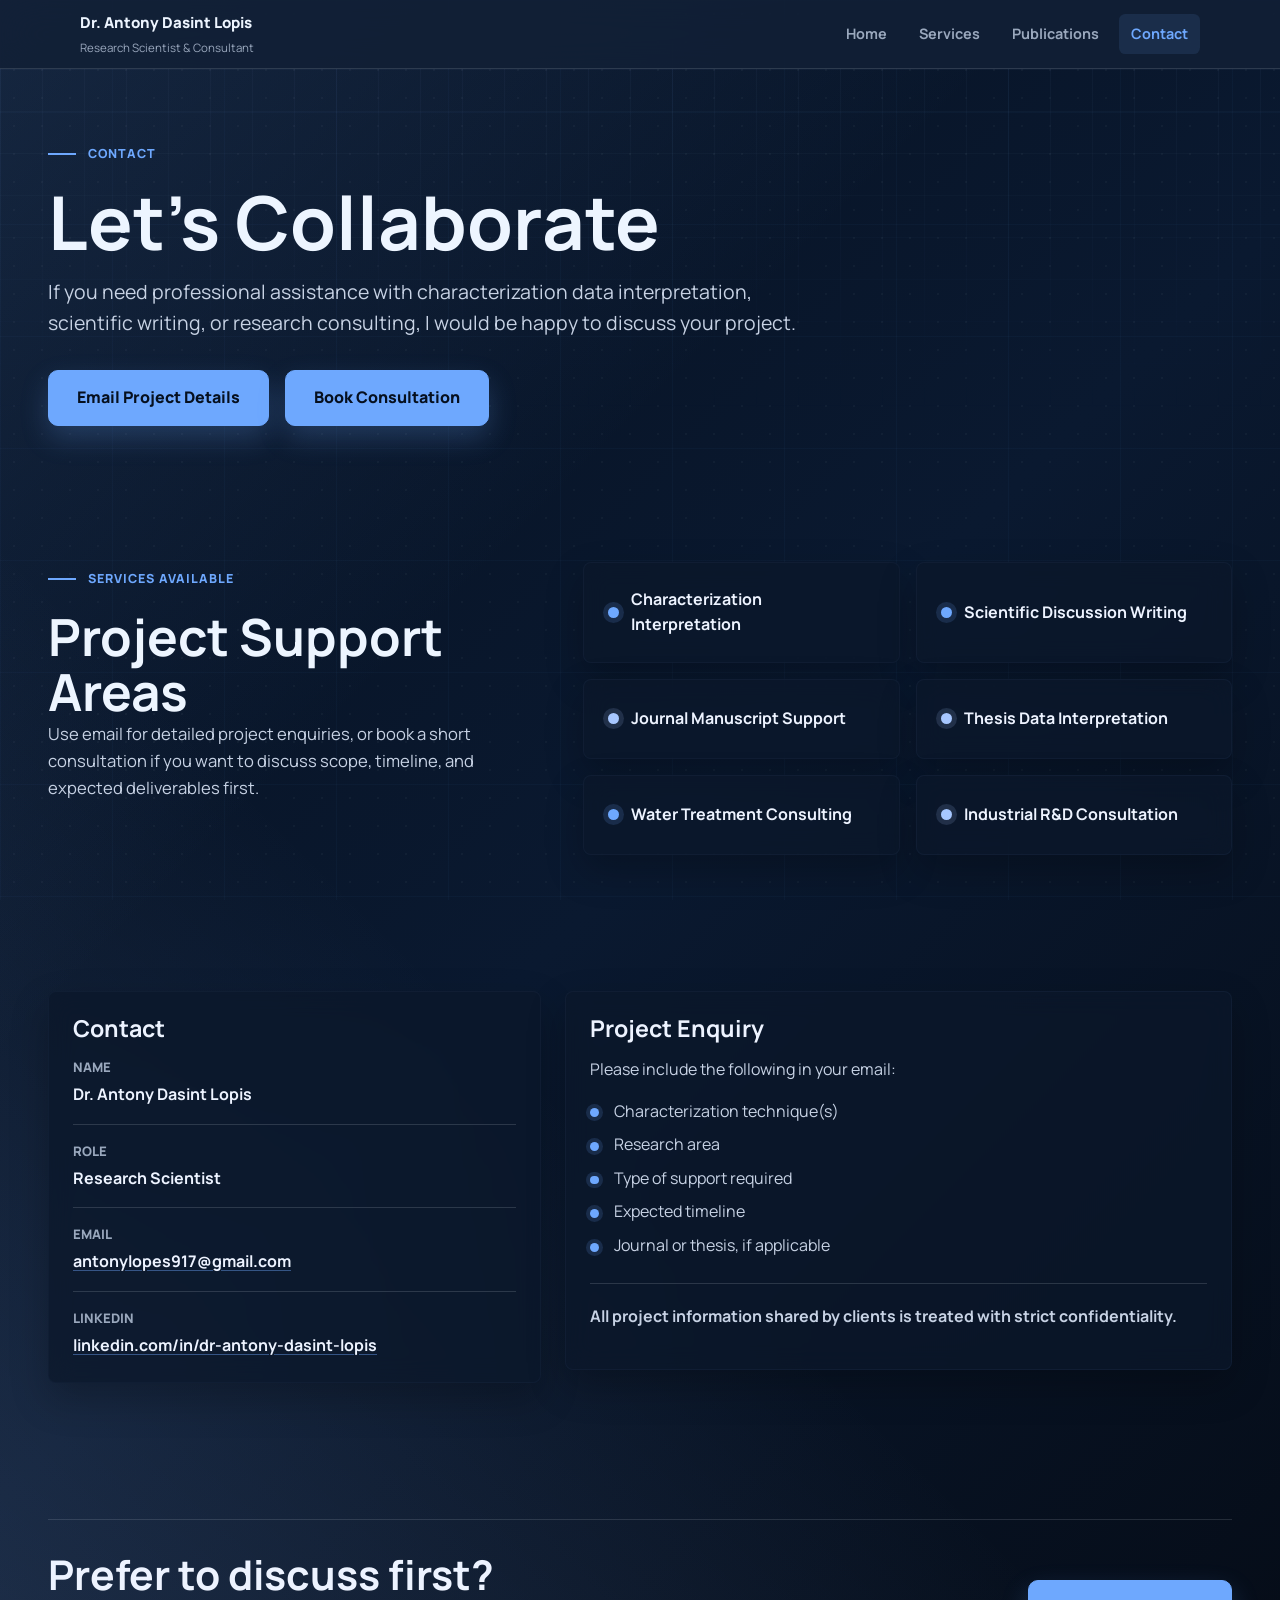
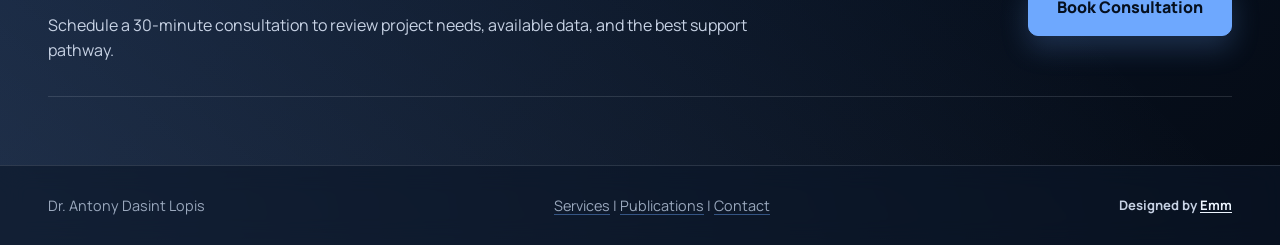
==== commit 965ea0ac: "added footer credit" ====
--- a/contact.html
+++ b/contact.html
@@ -125,6 +125,7 @@
     <div class="footer-inner">
       <span>Dr. Antony Dasint Lopis</span>
       <span><a href="services.html">Services</a> | <a href="publications.html">Publications</a> | <a href="contact.html">Contact</a></span>
+      <span class="footer-credit">Designed by <a href="https://emmr.me" target="_blank" rel="noopener noreferrer">Emm</a></span>
     </div>
   </footer>
 </body>
--- a/globalstyle.css
+++ b/globalstyle.css
@@ -1,78 +1,67 @@
-@import url("https://fonts.googleapis.com/css2?family=Cormorant+Garamond:wght@600;700&family=Hind+Vadodara:wght@400;500;600;700&family=Mukta:wght@700;800&display=swap");
+@import url("https://fonts.googleapis.com/css2?family=Manrope:wght@400;500;600;700;800&display=swap");
 
 :root {
-  --font-title:
-    "Mukta", ui-sans-serif, system-ui, -apple-system, BlinkMacSystemFont,
-    "Segoe UI", sans-serif;
-  --font-heading: "Cormorant Garamond", Georgia, "Times New Roman", serif;
-  --font-body:
-    "Hind Vadodara", ui-sans-serif, system-ui, -apple-system,
-    BlinkMacSystemFont, "Segoe UI", sans-serif;
-
-  --color-navy: #293681;
-  --color-blue: #4274d9;
-  --color-sky: #95ccdd;
-  --color-ice: #d0e7e6;
-  --color-ink: #14171f;
-  --color-muted: #5a6172;
-  --color-text-soft: #343a46;
+  color-scheme: dark;
+
+  --font-title: "Manrope", ui-sans-serif, system-ui, sans-serif;
+  --font-heading: "Manrope", ui-sans-serif, system-ui, sans-serif;
+  --font-body: "Manrope", ui-sans-serif, system-ui, sans-serif;
+
+  --color-navy: #edf5ff;
+  --color-blue: #6ea8fe;
+  --color-sky: #a7c7ff;
+  --color-ice: #06101f;
+  --color-ink: #edf3ff;
+  --color-muted: #9aa8bd;
+  --color-text-soft: #c7d2e4;
   --color-line: var(--color-ink-12);
   --color-surface:
-    radial-gradient(
-      circle at top right,
-      var(--color-blue-12),
-      var(--color-blue-transparent) 35%
+    linear-gradient(
+      135deg,
+      var(--color-blue-12) 0%,
+      var(--color-blue-transparent) 34%
     ),
-    radial-gradient(
-      circle at 12% 18%,
-      var(--color-sky-18),
-      var(--color-sky-transparent) 34%
+    linear-gradient(
+      45deg,
+      var(--color-sky-16) 0%,
+      var(--color-sky-transparent) 42%
     ),
     linear-gradient(
       135deg,
       var(--color-ice) 0%,
-      var(--color-sky-16) 48%,
-      var(--color-ice) 100%
+      #0a1930 48%,
+      #050b15 100%
     );
-  --color-surface-soft: var(--color-surface);
-  --color-white: #ffffff;
-  --color-paper: #f4f8f7;
+  --color-white: #f8fbff;
   --color-panel: var(--color-paper-58);
-  --color-blue-dark: #315fc1;
-  --color-teal: var(--color-blue);
-  --color-teal-dark: var(--color-navy);
-  --color-amber: var(--color-sky);
-  --color-coral: var(--color-blue);
-  --color-violet: var(--color-navy);
-  --color-white-92: rgba(255, 255, 255, 0.92);
-  --color-white-90: rgba(255, 255, 255, 0.9);
-  --color-white-45: rgba(255, 255, 255, 0.45);
+  --color-blue-deep: #315fbd;
   --color-white-transparent: rgba(255, 255, 255, 0);
-  --color-paper-72: rgba(244, 248, 247, 0.72);
-  --color-paper-58: rgba(244, 248, 247, 0.58);
-  --color-paper-42: rgba(244, 248, 247, 0.42);
-  --color-paper-18: rgba(244, 248, 247, 0.18);
-  --color-blue-06: rgba(66, 116, 217, 0.06);
-  --color-blue-08: rgba(66, 116, 217, 0.08);
-  --color-blue-12: rgba(66, 116, 217, 0.12);
-  --color-blue-18: rgba(66, 116, 217, 0.18);
-  --color-blue-20: rgba(66, 116, 217, 0.2);
-  --color-blue-35: rgba(66, 116, 217, 0.35);
-  --color-blue-36: rgba(66, 116, 217, 0.36);
-  --color-blue-transparent: rgba(66, 116, 217, 0);
-  --color-sky-16: rgba(149, 204, 221, 0.16);
-  --color-sky-18: rgba(149, 204, 221, 0.18);
-  --color-sky-88: rgba(149, 204, 221, 0.88);
-  --color-sky-transparent: rgba(149, 204, 221, 0);
-  --color-ice-28: rgba(208, 231, 230, 0.28);
-  --color-navy-08: rgba(41, 54, 129, 0.08);
-  --color-navy-12: rgba(41, 54, 129, 0.12);
-  --color-navy-20: rgba(41, 54, 129, 0.2);
-  --color-navy-78: rgba(41, 54, 129, 0.78);
-  --color-navy-transparent: rgba(41, 54, 129, 0);
-  --color-ink-08: rgba(20, 23, 31, 0.08);
-  --color-ink-12: rgba(20, 23, 31, 0.12);
-  --color-ink-transparent: rgba(20, 23, 31, 0);
+  --color-paper-72: rgba(18, 32, 54, 0.86);
+  --color-paper-58: rgba(11, 24, 43, 0.74);
+  --color-paper-42: rgba(10, 22, 40, 0.6);
+  --color-blue-06: rgba(110, 168, 254, 0.08);
+  --color-blue-08: rgba(110, 168, 254, 0.11);
+  --color-blue-12: rgba(110, 168, 254, 0.15);
+  --color-blue-18: rgba(110, 168, 254, 0.22);
+  --color-blue-35: rgba(110, 168, 254, 0.42);
+  --color-blue-36: rgba(110, 168, 254, 0.46);
+  --color-blue-transparent: rgba(110, 168, 254, 0);
+  --color-sky-16: rgba(167, 199, 255, 0.14);
+  --color-sky-18: rgba(167, 199, 255, 0.18);
+  --color-sky-transparent: rgba(167, 199, 255, 0);
+  --color-ice-28: rgba(6, 16, 31, 0.76);
+  --color-navy-08: rgba(237, 245, 255, 0.08);
+  --color-navy-12: rgba(237, 245, 255, 0.13);
+  --color-navy-20: rgba(237, 245, 255, 0.2);
+  --color-navy-transparent: rgba(237, 245, 255, 0);
+  --color-ink-12: rgba(237, 243, 255, 0.14);
+  --color-ink-transparent: rgba(237, 243, 255, 0);
+
+  --surface-card: var(--color-panel);
+  --surface-card-strong: var(--color-paper-72);
+  --surface-glass: rgba(5, 12, 24, 0.86);
+  --border-subtle: 1px solid var(--color-navy-12);
+  --border-card: 1px solid var(--color-paper-72);
 
   --space-1: 0.25rem;
   --space-2: 0.5rem;
@@ -86,15 +75,23 @@
   --space-10: 2.75rem;
   --space-11: 3.5rem;
   --space-12: 4.25rem;
-  --space-13: 5.375rem;
 
   --page-padding: clamp(var(--space-5), 4vw, var(--space-8));
-  --section-padding-block: clamp(var(--space-12), 9vw, var(--space-13));
-  --container-width: 70rem;
+  --section-padding-block: clamp(var(--space-11), 7vw, var(--space-12));
+  --container-width: 74rem;
   --header-height: 4.25rem;
-  --radius-sm: 0.625rem;
-  --radius-md: 0.875rem;
-  --shadow-panel: 0 18px 46px var(--color-navy-08);
+  --radius-sm: 0.4rem;
+  --radius-card: 0.5rem;
+  --radius-control: 0.625rem;
+  --card-padding: clamp(var(--space-5), 2.2vw, var(--space-6));
+  --control-padding: 0.875rem 1.75rem;
+  --grid-gap: var(--space-4);
+  --section-heading-gap: var(--space-8);
+  --blur-card: blur(12px);
+  --header-blur: blur(20px);
+  --shadow-panel: 0 22px 54px rgba(0, 0, 0, 0.34);
+  --shadow-card: 0 16px 38px rgba(0, 0, 0, 0.24);
+  --shadow-button: 0 12px 28px var(--color-blue-18);
   --transition: 180ms ease;
 }
 
@@ -115,6 +112,11 @@
   background: var(--color-surface);
   min-height: 100vh;
   isolation: isolate;
+}
+
+::selection {
+  color: var(--color-ice);
+  background: var(--color-blue);
 }
 
 body::before {
@@ -158,9 +160,9 @@
   position: sticky;
   top: 0;
   z-index: 20;
-  border-bottom: 1px solid var(--color-navy-12);
-  background: var(--color-paper-72);
-  backdrop-filter: blur(16px);
+  border-bottom: var(--border-subtle);
+  background: var(--surface-card-strong);
+  backdrop-filter: var(--header-blur, blur(20px));
 }
 
 .nav {
@@ -183,14 +185,14 @@
 .brand strong {
   color: var(--color-navy);
   font-family: var(--font-title);
-  font-size: 1rem;
+  font-size: 0.94rem;
   font-weight: 800;
   letter-spacing: 0;
 }
 
 .brand span {
   color: var(--color-muted);
-  font-size: 0.78rem;
+  font-size: 0.72rem;
 }
 
 .nav-links {
@@ -295,9 +297,9 @@
   margin-bottom: var(--space-4);
   color: var(--color-navy);
   font-family: var(--font-heading);
-  font-size: clamp(3rem, 6vw, 6rem);
+  font-size: clamp(3rem, 5.8vw, 5.6rem);
   font-weight: 700;
-  line-height: 0.98;
+  line-height: 1.02;
   letter-spacing: 0;
 }
 
@@ -329,15 +331,15 @@
   max-width: 47.5rem;
   margin-bottom: var(--space-6);
   color: var(--color-navy);
-  font-family: var(--font-heading);
-  font-size: clamp(1.25rem, 2.2vw, 1.75rem);
-  font-weight: 700;
-  line-height: 1.25;
+  font-family: var(--font-body);
+  font-size: clamp(1.08rem, 1.8vw, 1.35rem);
+  font-weight: 600;
+  line-height: 1.45;
 }
 
 .intro {
   max-width: 44.375rem;
-  margin-bottom: var(--space-8);
+  margin-bottom: var(--space-7);
   color: var(--color-text-soft);
   font-size: 1.04rem;
 }
@@ -358,9 +360,9 @@
   align-items: center;
   justify-content: center;
   min-height: 2.875rem;
-  padding: 0.875rem 1.75rem;
+  padding: var(--control-padding);
   border: 1px solid var(--color-navy);
-  border-radius: 0.75rem;
+  border-radius: var(--radius-control);
   font-weight: 800;
   text-decoration: none;
   transition:
@@ -373,14 +375,15 @@
 
 .button.primary {
   color: var(--color-ice);
-  background: var(--color-navy);
-  box-shadow: 0 10px 24px var(--color-navy-12);
+  border-color: var(--color-blue);
+  background: var(--color-blue);
+  box-shadow: var(--shadow-button);
 }
 
 .button.primary:hover,
 .button.primary:focus-visible {
-  border-color: var(--color-blue);
-  background: var(--color-blue);
+  border-color: var(--color-sky);
+  background: var(--color-sky);
   transform: translateY(-2px);
   outline: none;
 }
@@ -451,18 +454,75 @@
   font-size: clamp(1.08rem, 2vw, 1.22rem);
 }
 
+.page-hero .lead:last-child {
+  margin-bottom: 0;
+}
+
 .visual-panel {
   --visual-portrait-inset: var(--space-4);
   --visual-portrait-max-width: 116%;
   position: relative;
   min-height: 32.5rem;
-  border: 1px solid var(--color-paper-72);
-  border-radius: var(--radius-md);
-  background: var(--color-panel);
+  border: var(--border-subtle);
+  border-radius: var(--radius-card);
+  background: var(--surface-card);
   backdrop-filter: blur(14px);
   box-shadow: var(--shadow-panel);
   overflow: hidden;
   isolation: isolate;
+}
+
+.visual-caption {
+  position: absolute;
+  right: var(--space-5);
+  bottom: var(--space-5);
+  z-index: 4;
+  display: grid;
+  gap: 0.1rem;
+  max-width: 13rem;
+  padding: var(--space-3) var(--space-4);
+  border: var(--border-subtle);
+  border-radius: var(--radius-sm);
+  background: var(--surface-glass);
+  backdrop-filter: var(--blur-card);
+}
+
+.visual-caption strong {
+  color: var(--color-white);
+  font-size: 0.8rem;
+}
+
+.visual-caption span {
+  color: var(--color-muted);
+  font-size: 0.68rem;
+  line-height: 1.4;
+}
+
+.hero-metrics {
+  display: grid;
+  grid-template-columns: repeat(3, minmax(0, 1fr));
+  gap: var(--space-6);
+  margin: var(--space-8) 0 0;
+  padding: var(--space-5) 0 0;
+  border-top: 1px solid var(--color-navy-12);
+}
+
+.hero-metric {
+  display: grid;
+  gap: 0.1rem;
+}
+
+.hero-metric strong {
+  color: var(--color-white);
+  font-size: 1.25rem;
+  line-height: 1.2;
+}
+
+.hero-metric span {
+  color: var(--color-muted);
+  font-size: 0.72rem;
+  font-weight: 700;
+  text-transform: uppercase;
 }
 
 .visual-panel::before {
@@ -478,7 +538,7 @@
   position: absolute;
   inset: var(--space-10);
   z-index: 1;
-  border: 1px solid var(--color-navy-12);
+  border: var(--border-subtle);
   background-image:
     linear-gradient(
       var(--color-navy-08) 1px,
@@ -511,102 +571,6 @@
   filter: drop-shadow(0 1.25rem 2.5rem var(--color-navy-20));
 }
 
-.spectrum {
-  position: absolute;
-  left: var(--space-7);
-  right: var(--space-7);
-  bottom: var(--space-8);
-  z-index: 3;
-  padding: var(--space-5);
-  border: 1px solid var(--color-paper-72);
-  border-radius: var(--radius-md);
-  background: var(--color-paper-72);
-  backdrop-filter: blur(12px);
-}
-
-.spectrum-lines {
-  display: grid;
-  grid-template-columns: repeat(12, 1fr);
-  align-items: end;
-  height: 9.375rem;
-  gap: 0.5625rem;
-  margin-bottom: var(--space-4);
-  border-bottom: 2px solid var(--color-navy);
-}
-
-.spectrum-lines span {
-  display: block;
-  min-height: 1.375rem;
-  border-radius: var(--radius-sm) var(--radius-sm) 0 0;
-  background: var(--color-blue);
-}
-
-.spectrum-lines span:nth-child(1) {
-  height: 36%;
-}
-
-.spectrum-lines span:nth-child(2n) {
-  background: var(--color-sky-88);
-}
-
-.spectrum-lines span:nth-child(2) {
-  height: 62%;
-}
-
-.spectrum-lines span:nth-child(3n) {
-  background: var(--color-navy-78);
-}
-
-.spectrum-lines span:nth-child(3) {
-  height: 42%;
-}
-
-.spectrum-lines span:nth-child(4) {
-  height: 86%;
-}
-
-.spectrum-lines span:nth-child(5) {
-  height: 30%;
-}
-
-.spectrum-lines span:nth-child(6) {
-  height: 72%;
-}
-
-.spectrum-lines span:nth-child(7) {
-  height: 50%;
-}
-
-.spectrum-lines span:nth-child(8) {
-  height: 93%;
-}
-
-.spectrum-lines span:nth-child(9) {
-  height: 44%;
-}
-
-.spectrum-lines span:nth-child(10) {
-  height: 66%;
-}
-
-.spectrum-lines span:nth-child(11) {
-  height: 38%;
-}
-
-.spectrum-lines span:nth-child(12) {
-  height: 78%;
-}
-
-.spectrum-label {
-  display: flex;
-  justify-content: space-between;
-  gap: var(--space-4);
-  color: var(--color-muted);
-  font-size: 0.78rem;
-  font-weight: 750;
-  text-transform: uppercase;
-}
-
 .section {
   padding: var(--section-padding-block) var(--page-padding);
 }
@@ -623,16 +587,16 @@
 .section-heading {
   display: grid;
   grid-template-columns: minmax(0, 0.42fr) minmax(0, 0.58fr);
-  gap: var(--space-9);
+  gap: var(--section-heading-gap);
   align-items: end;
-  margin-bottom: var(--space-9);
+  margin-bottom: var(--section-heading-gap);
 }
 
 h2 {
   margin-bottom: 0;
   color: var(--color-ink);
-  font-size: clamp(2.25rem, 4.3vw, 3.7rem);
-  line-height: 1;
+  font-size: clamp(2.15rem, 4vw, 3.45rem);
+  line-height: 1.08;
   letter-spacing: 0;
 }
 
@@ -647,6 +611,7 @@
 }
 
 .section-heading p {
+  max-width: 44rem;
   margin-bottom: 0;
   color: var(--color-muted);
   font-size: 1rem;
@@ -669,7 +634,7 @@
 .services-grid {
   display: grid;
   grid-template-columns: repeat(3, minmax(0, 1fr));
-  gap: var(--space-4);
+  gap: var(--grid-gap);
 }
 
 .services-grid.compact {
@@ -678,22 +643,28 @@
 
 .service {
   display: flex;
-  min-height: 5.375rem;
+  min-height: 5rem;
   align-items: center;
   gap: var(--space-3);
-  padding: var(--space-5);
-  border: 1px solid var(--color-paper-72);
-  border-radius: var(--radius-md);
-  background: var(--color-panel);
-  backdrop-filter: blur(12px);
+  padding: var(--card-padding);
+  border: var(--border-card);
+  border-radius: var(--radius-card);
+  background: var(--surface-card);
+  backdrop-filter: var(--blur-card);
   font-weight: 700;
-  box-shadow: var(--shadow-panel);
+  box-shadow: var(--shadow-card);
   transition:
     color var(--transition),
     background-color var(--transition),
     border-color var(--transition),
     box-shadow var(--transition),
     transform var(--transition);
+}
+
+.service:hover {
+  border-color: var(--color-blue-35);
+  background: var(--surface-card-strong);
+  transform: translateY(-2px);
 }
 
 .service::before {
@@ -731,8 +702,8 @@
 
 .detail-grid {
   display: grid;
-  grid-template-columns: repeat(4, minmax(0, 1fr));
-  gap: var(--space-4);
+  grid-template-columns: repeat(auto-fit, minmax(min(100%, 18rem), 1fr));
+  gap: var(--grid-gap);
 }
 
 .detail-grid.two-column {
@@ -741,40 +712,64 @@
 
 .detail-card,
 .contact-card {
-  padding: var(--space-6);
-  border: 1px solid var(--color-paper-72);
-  border-radius: var(--radius-md);
-  background: var(--color-panel);
-  backdrop-filter: blur(12px);
-  box-shadow: var(--shadow-panel);
+  min-width: 0;
+  padding: var(--card-padding);
+  border: var(--border-card);
+  border-radius: var(--radius-card);
+  background: var(--surface-card);
+  backdrop-filter: var(--blur-card);
+  box-shadow: var(--shadow-card);
 }
 
 .detail-card h3,
 .detail-card h2,
 .contact-card h2 {
   margin-bottom: var(--space-4);
-  font-size: clamp(1.65rem, 2.5vw, 2.15rem);
+  max-width: 100%;
+  font-size: clamp(1.45rem, 1.8vw, 1.85rem);
   line-height: 1.08;
+  overflow-wrap: anywhere;
 }
 
 .detail-card p {
   color: var(--color-text-soft);
 }
 
+.detail-card li {
+  min-width: 0;
+  overflow-wrap: anywhere;
+  hyphens: auto;
+}
+
 .publication-list {
   display: grid;
-  gap: var(--space-4);
+  gap: 0;
+  border-top: 1px solid var(--color-line);
 }
 
 .publication-item {
-  display: grid;
+  position: relative;
+  display: grid;
+  grid-template-columns: 4.5rem minmax(0, 1fr);
   gap: var(--space-3);
-  padding: var(--space-6);
-  border: 1px solid var(--color-paper-72);
-  border-radius: var(--radius-md);
-  background: var(--color-panel);
-  backdrop-filter: blur(12px);
-  box-shadow: var(--shadow-panel);
+  padding: var(--space-7) 0;
+  border-bottom: 1px solid var(--color-line);
+  background: transparent;
+  transition: background-color var(--transition), padding var(--transition);
+}
+
+.publication-item::before {
+  content: attr(data-year);
+  grid-row: 1 / span 5;
+  color: var(--color-blue);
+  font-size: 0.78rem;
+  font-weight: 800;
+  letter-spacing: 0.08em;
+}
+
+.publication-item:hover {
+  padding-inline: var(--space-4);
+  background: var(--color-blue-06);
 }
 
 .publication-item h3 {
@@ -785,6 +780,20 @@
   line-height: 1.12;
 }
 
+.publication-title-link {
+  text-decoration-color: var(--color-blue-35);
+  text-decoration-thickness: 0.08em;
+  text-underline-offset: 0.18em;
+  transition: color var(--transition), text-decoration-color var(--transition);
+}
+
+.publication-title-link:hover,
+.publication-title-link:focus-visible {
+  color: var(--color-blue);
+  text-decoration-color: currentColor;
+  outline: none;
+}
+
 .publication-item p {
   max-width: 62rem;
   margin: 0;
@@ -808,12 +817,123 @@
 .publication-impact {
   width: fit-content;
   padding: var(--space-1) var(--space-3);
-  border: 1px solid var(--color-navy-12);
+  border: var(--border-subtle);
   border-radius: 999px;
   color: var(--color-navy);
   background: var(--color-paper-42);
   font-size: 0.82rem;
   font-weight: 800;
+}
+
+.research-impact {
+  padding-top: var(--space-4);
+}
+
+.impact-panel {
+  display: grid;
+  grid-template-columns: minmax(15rem, 0.68fr) minmax(20rem, 1.32fr);
+  gap: var(--space-9);
+  padding: var(--space-7);
+  border: var(--border-subtle);
+  border-radius: var(--radius-card);
+  background: var(--surface-card);
+  box-shadow: var(--shadow-panel);
+}
+
+.impact-copy h2 {
+  margin-bottom: var(--space-4);
+  font-size: clamp(2rem, 3vw, 2.75rem);
+}
+
+.impact-copy p {
+  margin-bottom: var(--space-6);
+  color: var(--color-text-soft);
+}
+
+.impact-stats {
+  display: grid;
+  grid-template-columns: repeat(3, 1fr);
+  gap: var(--space-4);
+  margin: 0;
+}
+
+.impact-stats div {
+  padding-top: var(--space-3);
+  border-top: 1px solid var(--color-line);
+}
+
+.impact-stats dt {
+  color: var(--color-muted);
+  font-size: 0.7rem;
+  font-weight: 700;
+  text-transform: uppercase;
+}
+
+.impact-stats dd {
+  margin: 0;
+  color: var(--color-white);
+  font-size: 1.65rem;
+  font-weight: 800;
+}
+
+.citation-chart {
+  display: grid;
+  grid-template-columns: repeat(var(--chart-columns, 5), minmax(0, 1fr));
+  align-items: end;
+  min-height: 17rem;
+  gap: var(--space-4);
+  padding: var(--space-5) var(--space-4) 0;
+  border-bottom: 1px solid var(--color-line);
+  background-image: linear-gradient(to bottom, var(--color-line) 1px, transparent 1px);
+  background-size: 100% 25%;
+}
+
+.citation-bar {
+  display: grid;
+  grid-template-rows: 1fr auto;
+  align-items: end;
+  height: 100%;
+  gap: var(--space-2);
+}
+
+.citation-bar-fill {
+  position: relative;
+  width: min(100%, 3.25rem);
+  height: max(0.45rem, var(--height));
+  margin: 0 auto;
+  border-radius: 0.25rem 0.25rem 0 0;
+  background: linear-gradient(180deg, var(--color-blue), var(--color-blue-deep));
+  box-shadow: 0 0 24px var(--color-blue-18);
+}
+
+.citation-bar-fill::before {
+  content: attr(data-value);
+  position: absolute;
+  top: -1.7rem;
+  left: 50%;
+  color: var(--color-white);
+  font-size: 0.76rem;
+  font-weight: 800;
+  transform: translateX(-50%);
+}
+
+.citation-bar-label {
+  color: var(--color-muted);
+  font-size: 0.72rem;
+  font-weight: 700;
+  text-align: center;
+}
+
+.impact-source {
+  grid-column: 1 / -1;
+  margin: calc(-1 * var(--space-5)) 0 0;
+  color: var(--color-muted);
+  font-size: 0.72rem;
+}
+
+.impact-source a {
+  color: var(--color-blue);
+  text-underline-offset: 0.18em;
 }
 
 .check-list {
@@ -853,10 +973,10 @@
   align-items: center;
   min-height: 4rem;
   padding: var(--space-4);
-  border: 1px solid var(--color-paper-72);
-  border-radius: var(--radius-md);
-  background: var(--color-panel);
-  backdrop-filter: blur(12px);
+  border: var(--border-card);
+  border-radius: var(--radius-card);
+  background: var(--surface-card);
+  backdrop-filter: var(--blur-card);
   font-weight: 700;
 }
 
@@ -940,7 +1060,7 @@
   gap: 0;
   margin: 0;
   padding: 0;
-  border-top: 1px solid var(--color-navy-12);
+  border-top: var(--border-subtle);
   list-style: none;
 }
 
@@ -952,7 +1072,7 @@
   min-height: auto;
   padding: var(--space-4) 0;
   border: 0;
-  border-bottom: 1px solid var(--color-navy-12);
+  border-bottom: var(--border-subtle);
   border-radius: 0;
   background: var(--color-white-transparent);
   font-weight: 700;
@@ -963,7 +1083,7 @@
   content: "";
   width: 1.5rem;
   height: 1.5rem;
-  border: 1px solid var(--color-paper-72);
+  border: var(--border-card);
   border-radius: var(--radius-sm);
   background:
     linear-gradient(
@@ -1005,9 +1125,9 @@
   grid-template-columns: 1fr auto;
   align-items: center;
   gap: var(--space-8);
-  padding: var(--space-9) 0;
-  border-top: 1px solid var(--color-navy-12);
-  border-bottom: 1px solid var(--color-navy-12);
+  padding: var(--space-8) 0;
+  border-top: var(--border-subtle);
+  border-bottom: var(--border-subtle);
   border-radius: 0;
   background: var(--color-white-transparent);
   box-shadow: none;
@@ -1044,15 +1164,15 @@
   display: inline-flex;
   align-items: center;
   min-height: 2.875rem;
-  padding: 0.875rem 1.75rem;
-  border: 1px solid var(--color-navy);
-  border-radius: 0.75rem;
+  padding: var(--control-padding);
+  border: 1px solid var(--color-blue);
+  border-radius: var(--radius-control);
   color: var(--color-ice);
-  background: var(--color-navy);
+  background: var(--color-blue);
   font-weight: 800;
   text-decoration: none;
   white-space: nowrap;
-  box-shadow: 0 10px 24px var(--color-navy-12);
+  box-shadow: var(--shadow-button);
   transition:
     color var(--transition),
     background-color var(--transition),
@@ -1064,23 +1184,24 @@
 .availability:hover,
 .availability:focus-visible {
   color: var(--color-ice);
-  border-color: var(--color-blue);
-  background: var(--color-blue);
-  box-shadow: 0 12px 26px var(--color-blue-18);
+  border-color: var(--color-sky);
+  background: var(--color-sky);
+  box-shadow: 0 14px 30px var(--color-sky-18);
   transform: translateY(-2px);
   outline: none;
 }
 
 footer {
   padding: var(--space-7) var(--page-padding);
-  border-top: 1px solid var(--color-navy-12);
+  border-top: var(--border-subtle);
   color: var(--color-muted);
   background: var(--color-paper-42);
-  backdrop-filter: blur(12px);
+  backdrop-filter: var(--blur-card);
 }
 
 .footer-inner {
   display: flex;
+  align-items: center;
   justify-content: space-between;
   max-width: var(--container-width);
   margin: 0 auto;
@@ -1088,9 +1209,22 @@
   font-size: 0.9rem;
 }
 
+.footer-credit {
+  color: var(--color-text-soft);
+  font-size: 0.82rem;
+  font-weight: 700;
+  white-space: nowrap;
+}
+
+.footer-credit a {
+  color: var(--color-navy);
+  text-decoration: underline;
+}
+
 @media (max-width: 900px) {
   :root {
     --section-padding-block: clamp(var(--space-10), 8vw, var(--space-12));
+    --section-heading-gap: var(--space-7);
   }
 
   .hero {
@@ -1102,7 +1236,8 @@
   .proof,
   .consulting,
   .split-panel,
-  .contact-layout {
+  .contact-layout,
+  .impact-panel {
     grid-template-columns: 1fr;
   }
 
@@ -1149,6 +1284,10 @@
     --page-padding: 1.125rem;
     --section-padding-block: 4rem;
     --header-height: auto;
+    --card-padding: var(--space-5);
+    --control-padding: 0.8rem 1.25rem;
+    --grid-gap: var(--space-3);
+    --section-heading-gap: var(--space-6);
   }
 
   body::before {
@@ -1196,7 +1335,6 @@
   }
 
   .hero-inner,
-  .section-heading,
   .proof,
   .split-panel,
   .contact-layout {
@@ -1233,7 +1371,6 @@
   .button,
   .availability {
     min-height: 2.75rem;
-    padding: 0.8rem 1.25rem;
   }
 
   .visual-panel {
@@ -1259,10 +1396,48 @@
     min-height: 4.5rem;
   }
 
-  .detail-card,
-  .contact-card,
   .publication-item {
+    grid-template-columns: 1fr;
     padding: var(--space-5);
+    padding-inline: 0;
+  }
+
+  .publication-item::before {
+    grid-row: auto;
+  }
+
+  .publication-item:hover {
+    padding-inline: var(--space-3);
+  }
+
+  .impact-panel {
+    padding: var(--space-5);
+  }
+
+  .citation-chart {
+    min-height: 14rem;
+    gap: var(--space-2);
+    padding-inline: 0;
+  }
+
+  .impact-stats {
+    gap: var(--space-2);
+  }
+
+  .impact-stats dd {
+    font-size: 1.35rem;
+  }
+
+  .hero-metrics {
+    gap: var(--space-3);
+  }
+
+  .hero-metric strong {
+    font-size: 1.1rem;
+  }
+
+  .hero-metric span {
+    font-size: 0.62rem;
   }
 
   .publication-meta {
@@ -1285,6 +1460,18 @@
 
   .footer-inner {
     flex-direction: column;
+  }
+}
+
+@media (prefers-reduced-motion: reduce) {
+  html {
+    scroll-behavior: auto;
+  }
+
+  *,
+  *::before,
+  *::after {
+    transition-duration: 0.01ms !important;
   }
 }
 
